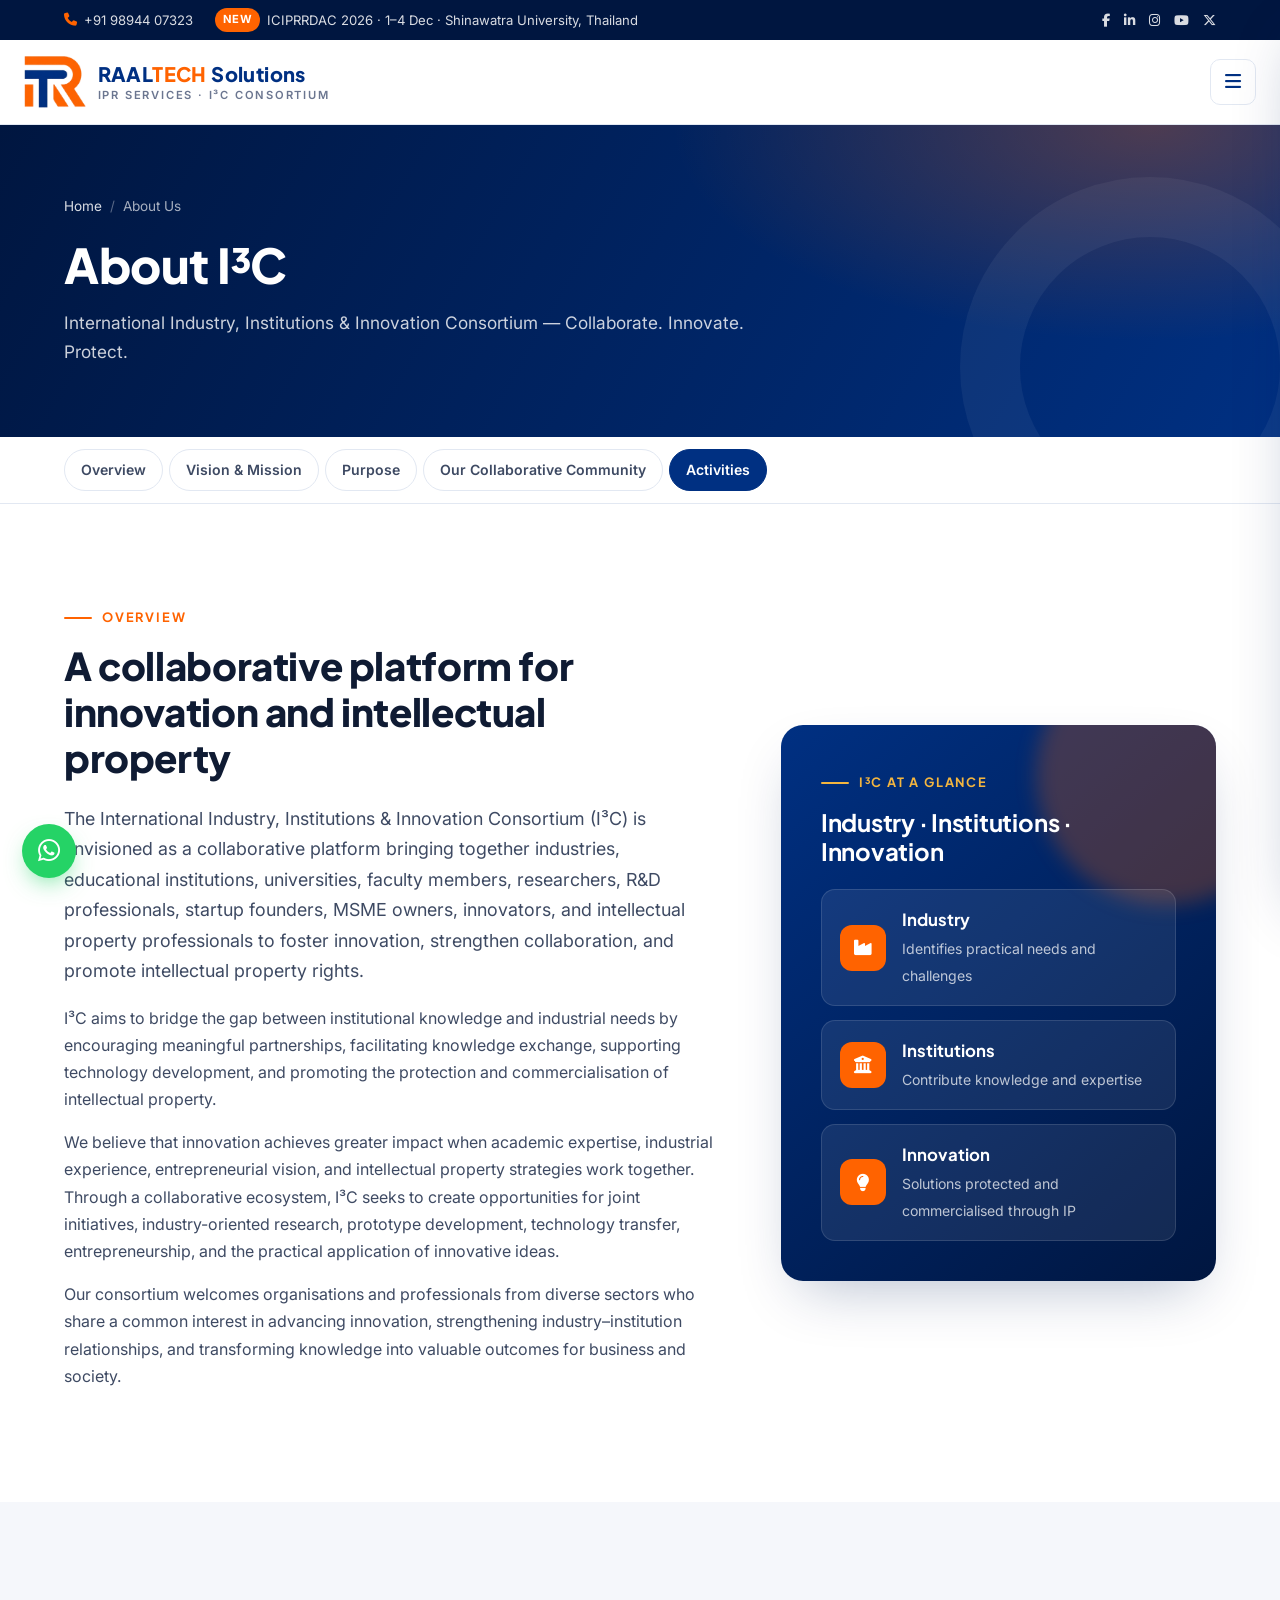
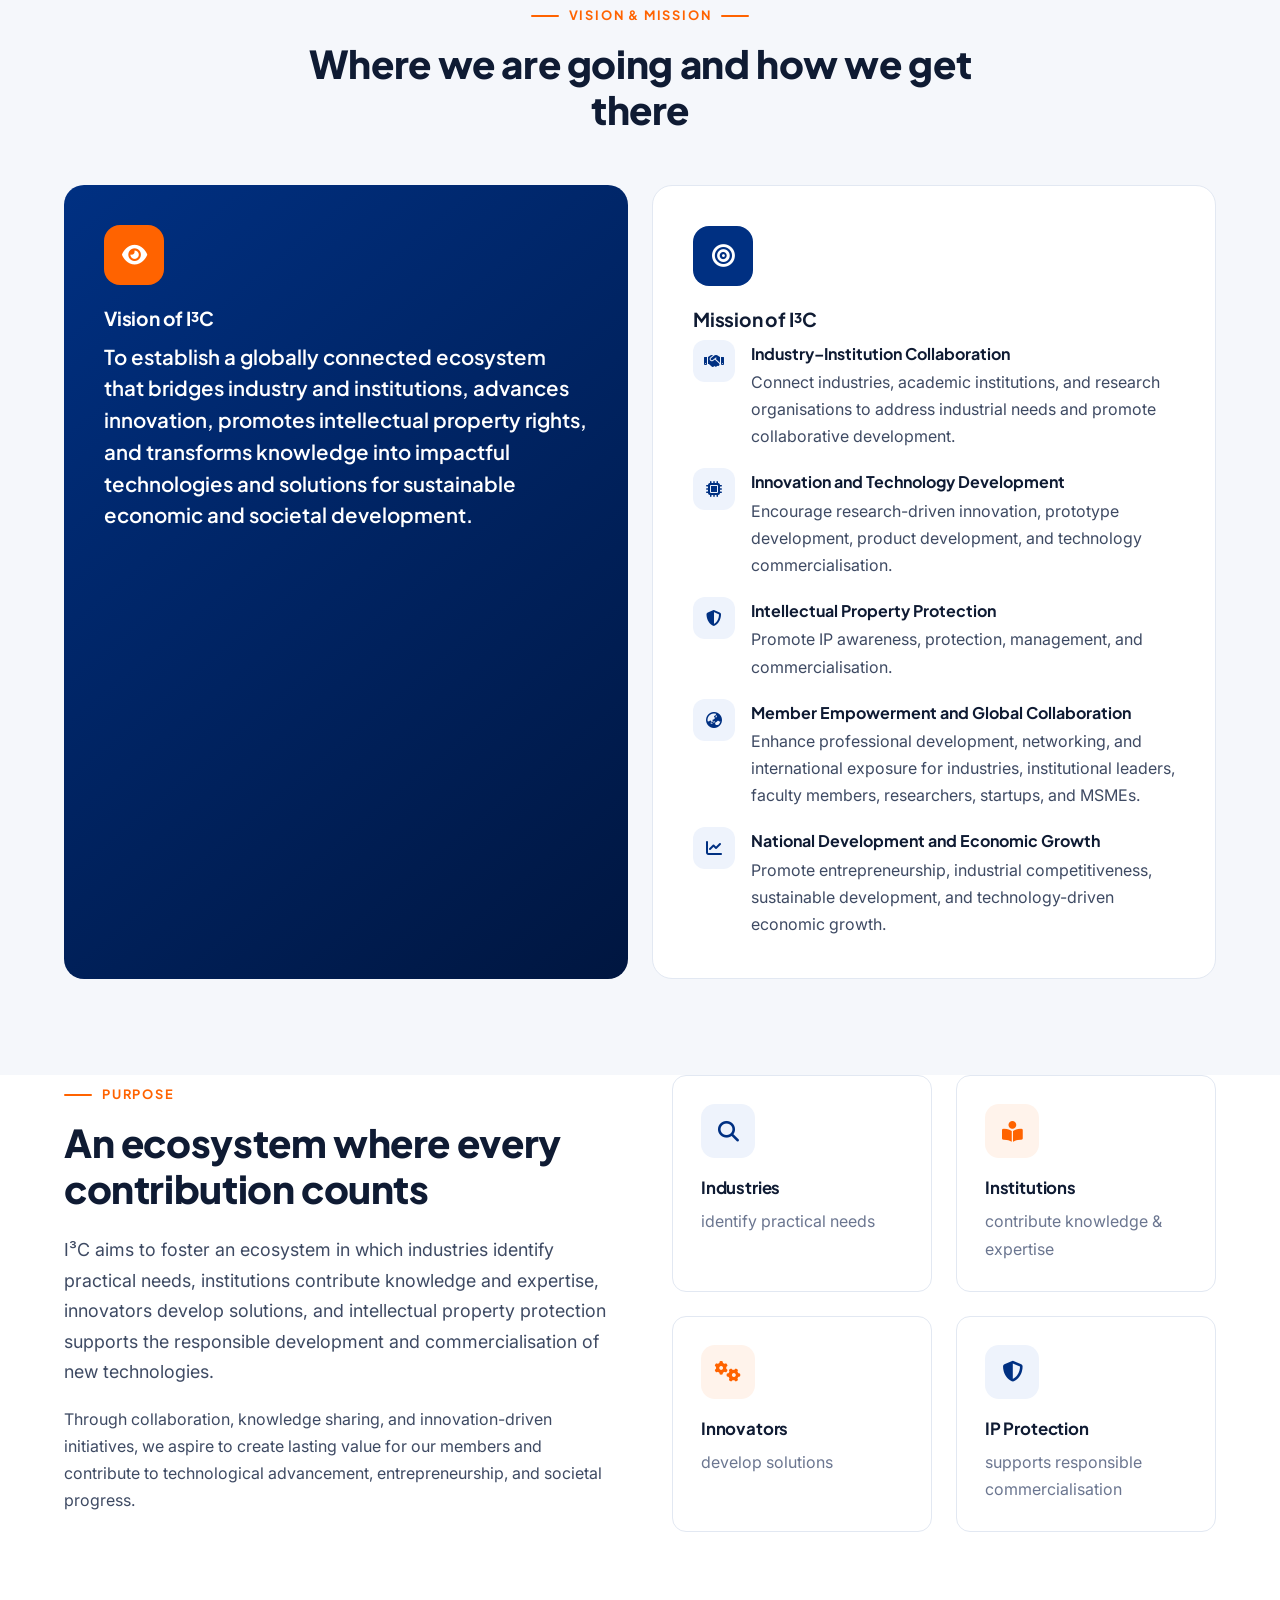
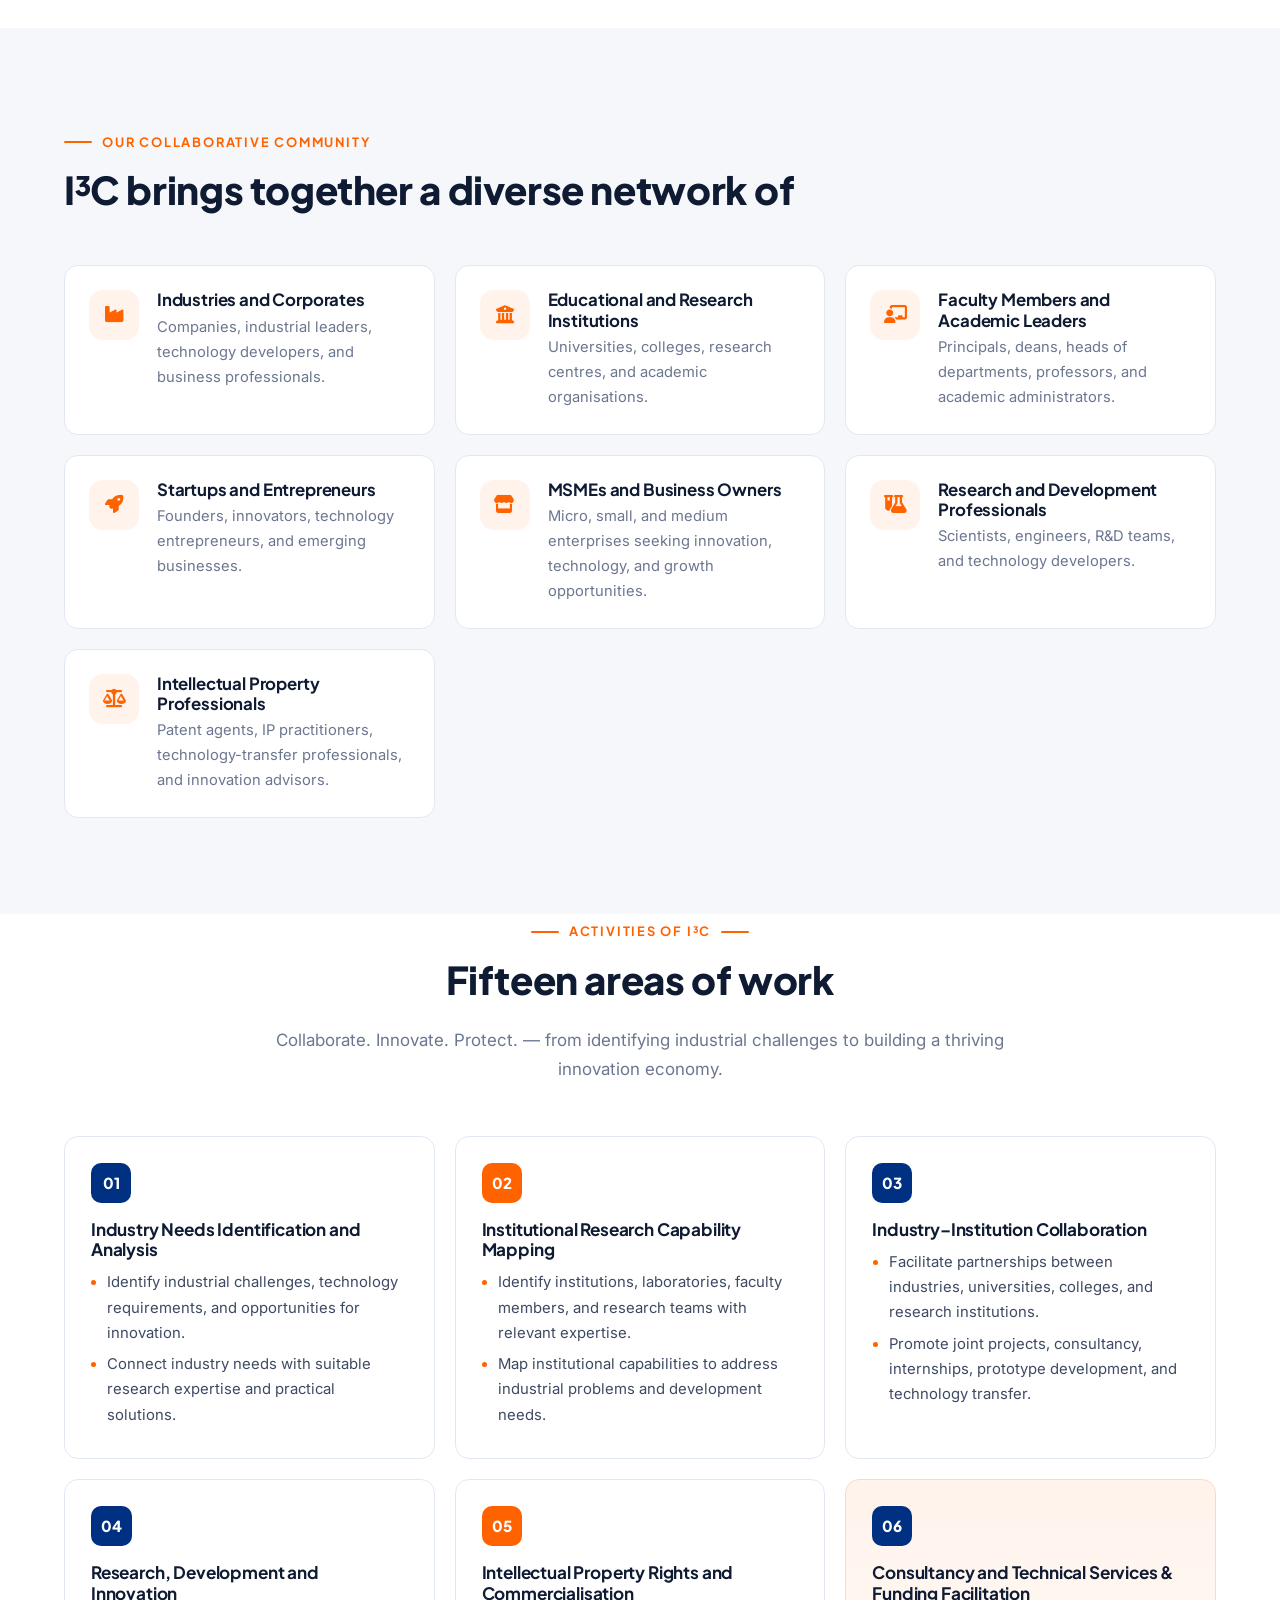
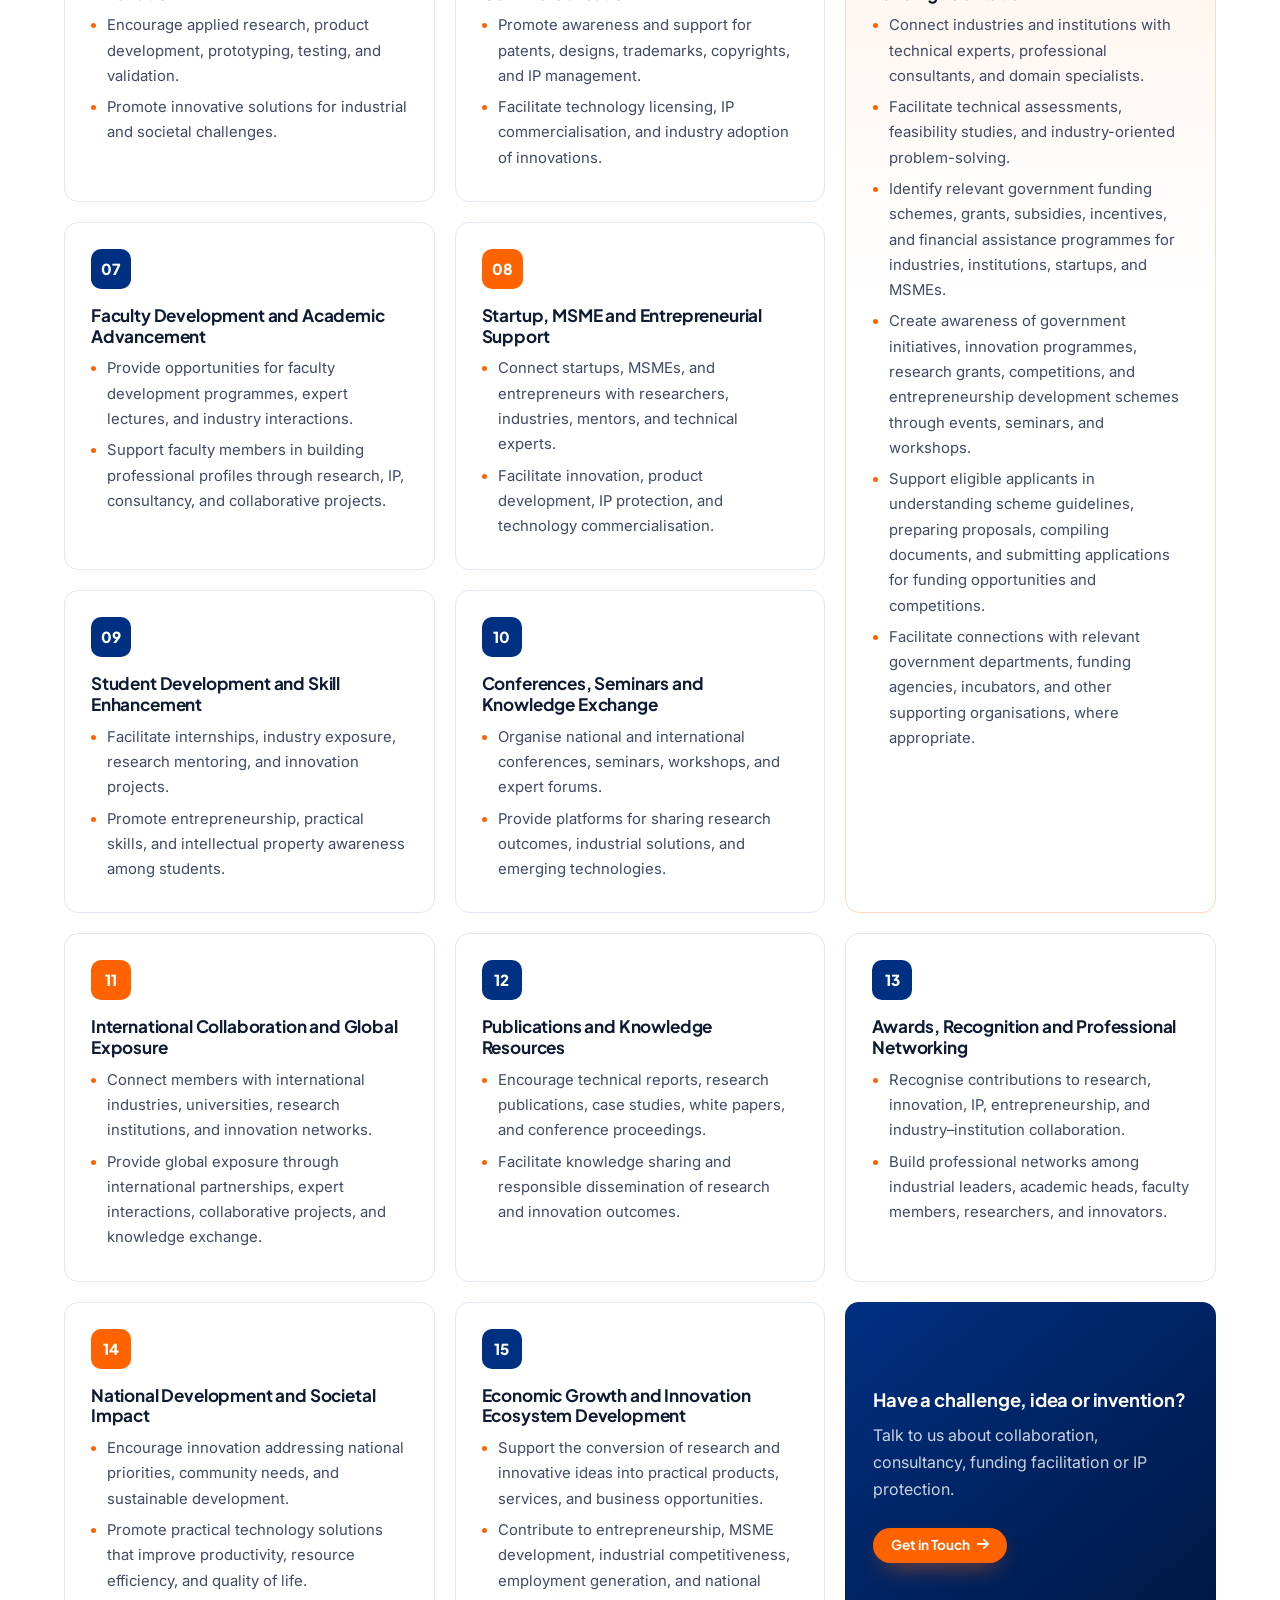
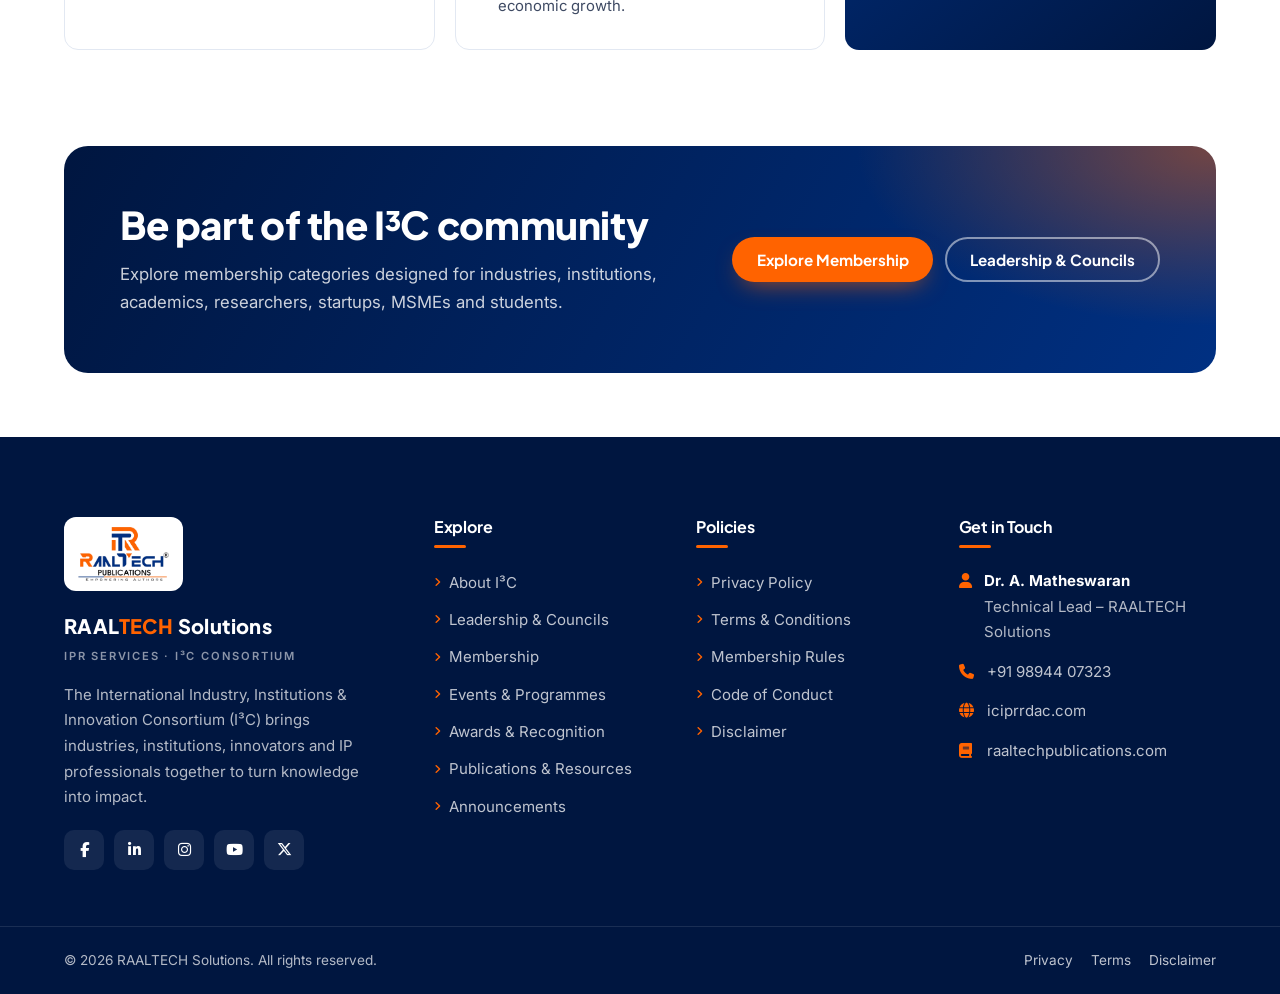
==== about.html @ c5537db1 "first commit" ====
<!doctype html>
<html lang="en">
<head>
  <meta charset="utf-8">
  <meta name="viewport" content="width=device-width, initial-scale=1">
  <title>About Us | RAALTECH Solutions – I³C</title>
  <meta name="description" content="About the International Industry, Institutions & Innovation Consortium (I³C): overview, vision, mission, purpose, community and activities.">
  <meta name="theme-color" content="#003082">
  <link rel="icon" type="image/png" href="assets/img/favicon.png">
  <link rel="preconnect" href="https://fonts.googleapis.com">
  <link rel="preconnect" href="https://fonts.gstatic.com" crossorigin>
  <link href="https://fonts.googleapis.com/css2?family=Inter:wght@400;500;600;700&family=Plus+Jakarta+Sans:wght@600;700;800&display=swap" rel="stylesheet">
  <link rel="stylesheet" href="https://cdnjs.cloudflare.com/ajax/libs/font-awesome/6.5.1/css/all.min.css">
  <link rel="stylesheet" href="assets/css/style.css">
  <script src="assets/js/main.js" defer></script>
</head>
<body data-page="about">
  <div id="site-header"></div>

  <main id="main">
    <section class="page-hero">
      <div class="container">
        <ol class="breadcrumb"><li><a href="index.html">Home</a></li><li>About Us</li></ol>
        <h1>About I³C</h1>
        <p>International Industry, Institutions &amp; Innovation Consortium — Collaborate. Innovate. Protect.</p>
      </div>
    </section>

    <nav class="subnav" aria-label="On this page">
      <div class="container">
        <ul>
          <li><a href="#overview">Overview</a></li>
          <li><a href="#vision-mission">Vision &amp; Mission</a></li>
          <li><a href="#purpose">Purpose</a></li>
          <li><a href="#community">Our Collaborative Community</a></li>
          <li><a href="#activities">Activities</a></li>
        </ul>
      </div>
    </nav>

    <!-- Overview -->
    <section class="section anchor-block" id="overview">
      <div class="container split split-wide">
        <div class="reveal">
          <span class="eyebrow">Overview</span>
          <h2>A collaborative platform for innovation and intellectual property</h2>
          <p class="lead">The International Industry, Institutions &amp; Innovation Consortium (I³C) is envisioned as a collaborative platform bringing together industries, educational institutions, universities, faculty members, researchers, R&amp;D professionals, startup founders, MSME owners, innovators, and intellectual property professionals to foster innovation, strengthen collaboration, and promote intellectual property rights.</p>
          <p>I³C aims to bridge the gap between institutional knowledge and industrial needs by encouraging meaningful partnerships, facilitating knowledge exchange, supporting technology development, and promoting the protection and commercialisation of intellectual property.</p>
          <p>We believe that innovation achieves greater impact when academic expertise, industrial experience, entrepreneurial vision, and intellectual property strategies work together. Through a collaborative ecosystem, I³C seeks to create opportunities for joint initiatives, industry-oriented research, prototype development, technology transfer, entrepreneurship, and the practical application of innovative ideas.</p>
          <p>Our consortium welcomes organisations and professionals from diverse sectors who share a common interest in advancing innovation, strengthening industry–institution relationships, and transforming knowledge into valuable outcomes for business and society.</p>
        </div>
        <div class="reveal">
          <div class="about-panel">
            <span class="eyebrow" style="color:var(--gold)">I³C at a Glance</span>
            <h3>Industry · Institutions · Innovation</h3>
            <div class="triad">
              <div class="triad-item"><i class="fa-solid fa-industry"></i><div><strong>Industry</strong><span>Identifies practical needs and challenges</span></div></div>
              <div class="triad-item"><i class="fa-solid fa-building-columns"></i><div><strong>Institutions</strong><span>Contribute knowledge and expertise</span></div></div>
              <div class="triad-item"><i class="fa-solid fa-lightbulb"></i><div><strong>Innovation</strong><span>Solutions protected and commercialised through IP</span></div></div>
            </div>
          </div>
        </div>
      </div>
    </section>

    <!-- Vision & Mission -->
    <section class="section section-soft anchor-block" id="vision-mission">
      <div class="container">
        <div class="section-head center reveal">
          <span class="eyebrow">Vision &amp; Mission</span>
          <h2>Where we are going and how we get there</h2>
        </div>
        <div class="grid grid-2" style="align-items:stretch">
          <div class="vm-card vision reveal">
            <div class="vm-icon"><i class="fa-solid fa-eye"></i></div>
            <h3>Vision of I³C</h3>
            <p class="quote">To establish a globally connected ecosystem that bridges industry and institutions, advances innovation, promotes intellectual property rights, and transforms knowledge into impactful technologies and solutions for sustainable economic and societal development.</p>
          </div>
          <div class="vm-card card reveal">
            <div class="vm-icon" style="background:var(--navy)"><i class="fa-solid fa-bullseye"></i></div>
            <h3>Mission of I³C</h3>
            <ul class="mission-list">
              <li><span class="mi"><i class="fa-solid fa-handshake"></i></span><div><strong>Industry–Institution Collaboration</strong>Connect industries, academic institutions, and research organisations to address industrial needs and promote collaborative development.</div></li>
              <li><span class="mi"><i class="fa-solid fa-microchip"></i></span><div><strong>Innovation and Technology Development</strong>Encourage research-driven innovation, prototype development, product development, and technology commercialisation.</div></li>
              <li><span class="mi"><i class="fa-solid fa-shield-halved"></i></span><div><strong>Intellectual Property Protection</strong>Promote IP awareness, protection, management, and commercialisation.</div></li>
              <li><span class="mi"><i class="fa-solid fa-earth-asia"></i></span><div><strong>Member Empowerment and Global Collaboration</strong>Enhance professional development, networking, and international exposure for industries, institutional leaders, faculty members, researchers, startups, and MSMEs.</div></li>
              <li><span class="mi"><i class="fa-solid fa-chart-line"></i></span><div><strong>National Development and Economic Growth</strong>Promote entrepreneurship, industrial competitiveness, sustainable development, and technology-driven economic growth.</div></li>
            </ul>
          </div>
        </div>
      </div>
    </section>

    <!-- Purpose -->
    <section class="section anchor-block" id="purpose">
      <div class="container split">
        <div class="reveal">
          <span class="eyebrow">Purpose</span>
          <h2>An ecosystem where every contribution counts</h2>
          <p class="lead">I³C aims to foster an ecosystem in which industries identify practical needs, institutions contribute knowledge and expertise, innovators develop solutions, and intellectual property protection supports the responsible development and commercialisation of new technologies.</p>
          <p>Through collaboration, knowledge sharing, and innovation-driven initiatives, we aspire to create lasting value for our members and contribute to technological advancement, entrepreneurship, and societal progress.</p>
        </div>
        <div class="grid grid-2 reveal">
          <div class="card"><div class="card-icon"><i class="fa-solid fa-magnifying-glass"></i></div><h4>Industries</h4><p class="muted mb-0">identify practical needs</p></div>
          <div class="card"><div class="card-icon orange"><i class="fa-solid fa-book-open-reader"></i></div><h4>Institutions</h4><p class="muted mb-0">contribute knowledge &amp; expertise</p></div>
          <div class="card"><div class="card-icon orange"><i class="fa-solid fa-gears"></i></div><h4>Innovators</h4><p class="muted mb-0">develop solutions</p></div>
          <div class="card"><div class="card-icon"><i class="fa-solid fa-shield-halved"></i></div><h4>IP Protection</h4><p class="muted mb-0">supports responsible commercialisation</p></div>
        </div>
      </div>
    </section>

    <!-- Community -->
    <section class="section section-soft anchor-block" id="community">
      <div class="container">
        <div class="section-head reveal">
          <span class="eyebrow">Our Collaborative Community</span>
          <h2>I³C brings together a diverse network of</h2>
        </div>
        <div class="community-grid">
          <div class="community-item reveal"><i class="fa-solid fa-industry"></i><div><h4>Industries and Corporates</h4><p>Companies, industrial leaders, technology developers, and business professionals.</p></div></div>
          <div class="community-item reveal"><i class="fa-solid fa-building-columns"></i><div><h4>Educational and Research Institutions</h4><p>Universities, colleges, research centres, and academic organisations.</p></div></div>
          <div class="community-item reveal"><i class="fa-solid fa-chalkboard-user"></i><div><h4>Faculty Members and Academic Leaders</h4><p>Principals, deans, heads of departments, professors, and academic administrators.</p></div></div>
          <div class="community-item reveal"><i class="fa-solid fa-rocket"></i><div><h4>Startups and Entrepreneurs</h4><p>Founders, innovators, technology entrepreneurs, and emerging businesses.</p></div></div>
          <div class="community-item reveal"><i class="fa-solid fa-store"></i><div><h4>MSMEs and Business Owners</h4><p>Micro, small, and medium enterprises seeking innovation, technology, and growth opportunities.</p></div></div>
          <div class="community-item reveal"><i class="fa-solid fa-flask-vial"></i><div><h4>Research and Development Professionals</h4><p>Scientists, engineers, R&amp;D teams, and technology developers.</p></div></div>
          <div class="community-item reveal"><i class="fa-solid fa-scale-balanced"></i><div><h4>Intellectual Property Professionals</h4><p>Patent agents, IP practitioners, technology-transfer professionals, and innovation advisors.</p></div></div>
        </div>
      </div>
    </section>

    <!-- Activities -->
    <section class="section anchor-block" id="activities">
      <div class="container">
        <div class="section-head center reveal">
          <span class="eyebrow">Activities of I³C</span>
          <h2>Fifteen areas of work</h2>
          <p>Collaborate. Innovate. Protect. — from identifying industrial challenges to building a thriving innovation economy.</p>
        </div>
        <div class="activity-grid">
          <article class="activity reveal"><span class="act-no">01</span><h3>Industry Needs Identification and Analysis</h3><ul><li>Identify industrial challenges, technology requirements, and opportunities for innovation.</li><li>Connect industry needs with suitable research expertise and practical solutions.</li></ul></article>
          <article class="activity reveal"><span class="act-no">02</span><h3>Institutional Research Capability Mapping</h3><ul><li>Identify institutions, laboratories, faculty members, and research teams with relevant expertise.</li><li>Map institutional capabilities to address industrial problems and development needs.</li></ul></article>
          <article class="activity reveal"><span class="act-no">03</span><h3>Industry–Institution Collaboration</h3><ul><li>Facilitate partnerships between industries, universities, colleges, and research institutions.</li><li>Promote joint projects, consultancy, internships, prototype development, and technology transfer.</li></ul></article>
          <article class="activity reveal"><span class="act-no">04</span><h3>Research, Development and Innovation</h3><ul><li>Encourage applied research, product development, prototyping, testing, and validation.</li><li>Promote innovative solutions for industrial and societal challenges.</li></ul></article>
          <article class="activity reveal"><span class="act-no">05</span><h3>Intellectual Property Rights and Commercialisation</h3><ul><li>Promote awareness and support for patents, designs, trademarks, copyrights, and IP management.</li><li>Facilitate technology licensing, IP commercialisation, and industry adoption of innovations.</li></ul></article>
          <article class="activity tall reveal"><span class="act-no">06</span><h3>Consultancy and Technical Services &amp; Funding Facilitation</h3><ul><li>Connect industries and institutions with technical experts, professional consultants, and domain specialists.</li><li>Facilitate technical assessments, feasibility studies, and industry-oriented problem-solving.</li><li>Identify relevant government funding schemes, grants, subsidies, incentives, and financial assistance programmes for industries, institutions, startups, and MSMEs.</li><li>Create awareness of government initiatives, innovation programmes, research grants, competitions, and entrepreneurship development schemes through events, seminars, and workshops.</li><li>Support eligible applicants in understanding scheme guidelines, preparing proposals, compiling documents, and submitting applications for funding opportunities and competitions.</li><li>Facilitate connections with relevant government departments, funding agencies, incubators, and other supporting organisations, where appropriate.</li></ul></article>
          <article class="activity reveal"><span class="act-no">07</span><h3>Faculty Development and Academic Advancement</h3><ul><li>Provide opportunities for faculty development programmes, expert lectures, and industry interactions.</li><li>Support faculty members in building professional profiles through research, IP, consultancy, and collaborative projects.</li></ul></article>
          <article class="activity reveal"><span class="act-no">08</span><h3>Startup, MSME and Entrepreneurial Support</h3><ul><li>Connect startups, MSMEs, and entrepreneurs with researchers, industries, mentors, and technical experts.</li><li>Facilitate innovation, product development, IP protection, and technology commercialisation.</li></ul></article>
          <article class="activity reveal"><span class="act-no">09</span><h3>Student Development and Skill Enhancement</h3><ul><li>Facilitate internships, industry exposure, research mentoring, and innovation projects.</li><li>Promote entrepreneurship, practical skills, and intellectual property awareness among students.</li></ul></article>
          <article class="activity reveal"><span class="act-no">10</span><h3>Conferences, Seminars and Knowledge Exchange</h3><ul><li>Organise national and international conferences, seminars, workshops, and expert forums.</li><li>Provide platforms for sharing research outcomes, industrial solutions, and emerging technologies.</li></ul></article>
          <article class="activity reveal"><span class="act-no">11</span><h3>International Collaboration and Global Exposure</h3><ul><li>Connect members with international industries, universities, research institutions, and innovation networks.</li><li>Provide global exposure through international partnerships, expert interactions, collaborative projects, and knowledge exchange.</li></ul></article>
          <article class="activity reveal"><span class="act-no">12</span><h3>Publications and Knowledge Resources</h3><ul><li>Encourage technical reports, research publications, case studies, white papers, and conference proceedings.</li><li>Facilitate knowledge sharing and responsible dissemination of research and innovation outcomes.</li></ul></article>
          <article class="activity reveal"><span class="act-no">13</span><h3>Awards, Recognition and Professional Networking</h3><ul><li>Recognise contributions to research, innovation, IP, entrepreneurship, and industry–institution collaboration.</li><li>Build professional networks among industrial leaders, academic heads, faculty members, researchers, and innovators.</li></ul></article>
          <article class="activity reveal"><span class="act-no">14</span><h3>National Development and Societal Impact</h3><ul><li>Encourage innovation addressing national priorities, community needs, and sustainable development.</li><li>Promote practical technology solutions that improve productivity, resource efficiency, and quality of life.</li></ul></article>
          <article class="activity reveal"><span class="act-no">15</span><h3>Economic Growth and Innovation Ecosystem Development</h3><ul><li>Support the conversion of research and innovative ideas into practical products, services, and business opportunities.</li><li>Contribute to entrepreneurship, MSME development, industrial competitiveness, employment generation, and national economic growth.</li></ul></article>
          <div class="activity-cta reveal"><h3>Have a challenge, idea or invention?</h3><p>Talk to us about collaboration, consultancy, funding facilitation or IP protection.</p><a class="btn btn-primary btn-sm" href="contact.html">Get in Touch <i class="fa-solid fa-arrow-right"></i></a></div>
        </div>
      </div>
    </section>

    <section class="section-sm" style="padding-top:0">
      <div class="container">
        <div class="cta-band reveal">
          <div>
            <h2>Be part of the I³C community</h2>
            <p>Explore membership categories designed for industries, institutions, academics, researchers, startups, MSMEs and students.</p>
          </div>
          <div class="actions">
            <a class="btn btn-primary" href="membership.html">Explore Membership</a>
            <a class="btn btn-ghost-light" href="leadership.html">Leadership &amp; Councils</a>
          </div>
        </div>
      </div>
    </section>
  </main>

  <div id="site-footer"></div>
</body>
</html>
---- assets/css/style.css ----
/* =========================================================
   RAALTECH Solutions — I³C (IPR Services)
   Global stylesheet
   ========================================================= */

:root {
  --navy: #003082;
  --navy-700: #00266a;
  --navy-900: #001640;
  --navy-50: #eef3fc;
  --orange: #ff6300;
  --orange-600: #e85a00;
  --orange-50: #fff3eb;
  --gold: #f4b63f;

  --ink: #0f1b33;
  --body: #3e4a63;
  --muted: #6b7690;
  --line: #e2e8f2;
  --bg: #ffffff;
  --bg-soft: #f5f7fb;

  --radius: 14px;
  --radius-sm: 10px;
  --shadow-sm: 0 1px 2px rgba(15, 27, 51, .06), 0 2px 8px rgba(15, 27, 51, .04);
  --shadow: 0 10px 30px -12px rgba(0, 32, 90, .18);
  --shadow-lg: 0 24px 60px -20px rgba(0, 32, 90, .30);

  --font-head: "Plus Jakarta Sans", system-ui, -apple-system, "Segoe UI", sans-serif;
  --font-body: "Inter", system-ui, -apple-system, "Segoe UI", sans-serif;

  --container: 1200px;
  --header-h: 84px;
}

*, *::before, *::after { box-sizing: border-box; }
html { scroll-behavior: smooth; scroll-padding-top: calc(var(--header-h) + 16px); }
body {
  margin: 0;
  font-family: var(--font-body);
  font-size: 16px;
  line-height: 1.7;
  color: var(--body);
  background: var(--bg);
  -webkit-font-smoothing: antialiased;
  text-rendering: optimizeLegibility;
}
img { max-width: 100%; height: auto; display: block; }
a { color: var(--navy); text-decoration: none; transition: color .2s; }
a:hover { color: var(--orange); }
h1, h2, h3, h4, h5 {
  font-family: var(--font-head);
  color: var(--ink);
  line-height: 1.2;
  margin: 0 0 .6em;
  letter-spacing: -.01em;
}
h1 { font-size: clamp(2.1rem, 4.6vw, 3.5rem); font-weight: 800; }
h2 { font-size: clamp(1.7rem, 3vw, 2.4rem); font-weight: 800; }
h3 { font-size: 1.2rem; font-weight: 700; }
h4 { font-size: 1.05rem; font-weight: 700; }
p { margin: 0 0 1em; }
ul { padding-left: 1.2em; }
::selection { background: var(--orange); color: #fff; }

.container { width: 100%; max-width: var(--container); margin: 0 auto; padding: 0 24px; }
.sr-only { position: absolute; width: 1px; height: 1px; overflow: hidden; clip: rect(0 0 0 0); white-space: nowrap; }
.skip-link { position: absolute; left: 16px; top: -60px; background: var(--navy); color: #fff; padding: 10px 16px; border-radius: 8px; z-index: 1000; }
.skip-link:focus { top: 12px; color: #fff; }
:focus-visible { outline: 3px solid var(--orange); outline-offset: 2px; border-radius: 4px; }

/* ---------- Buttons ---------- */
.btn {
  display: inline-flex; align-items: center; justify-content: center; gap: .55em;
  padding: .85em 1.5em; border-radius: 999px; border: 2px solid transparent;
  font-family: var(--font-head); font-weight: 700; font-size: .95rem; line-height: 1;
  cursor: pointer; transition: transform .2s, background .2s, color .2s, box-shadow .2s, border-color .2s;
  white-space: nowrap;
}
.btn:hover { transform: translateY(-2px); }
.btn-primary { background: var(--orange); color: #fff; box-shadow: 0 10px 24px -10px rgba(255, 99, 0, .7); }
.btn-primary:hover { background: var(--orange-600); color: #fff; }
.btn-navy { background: var(--navy); color: #fff; }
.btn-navy:hover { background: var(--navy-700); color: #fff; }
.btn-outline { border-color: var(--navy); color: var(--navy); background: transparent; }
.btn-outline:hover { background: var(--navy); color: #fff; }
.btn-ghost-light { border-color: rgba(255,255,255,.5); color: #fff; }
.btn-ghost-light:hover { background: #fff; color: var(--navy); border-color: #fff; }
.btn-sm { padding: .65em 1.15em; font-size: .85rem; }
.btn-block { width: 100%; }

/* ---------- Top bar ---------- */
.topbar { background: var(--navy-900); color: rgba(255,255,255,.8); font-size: .82rem; }
.topbar .container { display: flex; align-items: center; justify-content: space-between; gap: 16px; min-height: 40px; }
.topbar a { color: rgba(255,255,255,.85); }
.topbar a:hover { color: var(--orange); }
.topbar-info { display: flex; gap: 22px; flex-wrap: wrap; }
.topbar-info span, .topbar-info a { display: inline-flex; align-items: center; gap: 7px; }
.topbar-info i { color: var(--orange); }
.topbar-social { display: flex; gap: 14px; }
.topbar-ticker { display: inline-flex; align-items: center; gap: 8px; }
.topbar-ticker .pill { background: var(--orange); color: #fff; padding: 2px 8px; border-radius: 999px; font-weight: 700; font-size: .7rem; letter-spacing: .04em; }

/* ---------- Header ---------- */
.site-header {
  position: sticky; top: 0; z-index: 100;
  border-bottom: 1px solid var(--line);
  transition: box-shadow .25s;
}
/* Blur lives on a pseudo-element so the header doesn't become the containing block for the fixed mobile menu */
.site-header::before {
  content: ""; position: absolute; inset: 0; z-index: -1;
  background: rgba(255,255,255,.96); backdrop-filter: saturate(160%) blur(10px); -webkit-backdrop-filter: saturate(160%) blur(10px);
}
.site-header.scrolled { box-shadow: 0 6px 24px -12px rgba(0, 32, 90, .25); }
.site-header .container { max-width: 1440px; display: flex; align-items: center; justify-content: space-between; height: var(--header-h); gap: 20px; }

.brand { display: flex; align-items: center; gap: 12px; flex-shrink: 0; }
.brand img { height: 52px; width: auto; }
.brand-text { display: flex; flex-direction: column; line-height: 1.1; }
.brand-name { font-family: var(--font-head); font-weight: 800; font-size: 1.25rem; letter-spacing: .02em; color: var(--navy); }
.brand-name b { color: var(--orange); font-weight: 800; }
.brand-sub { font-size: .7rem; letter-spacing: .16em; text-transform: uppercase; color: var(--muted); font-weight: 600; margin-top: 4px; }

.nav { display: flex; align-items: center; gap: 4px; }
.nav > ul { list-style: none; display: flex; align-items: center; gap: 2px; margin: 0; padding: 0; }
.nav-item { position: relative; }
.nav-link {
  display: inline-flex; align-items: center; gap: 6px;
  padding: 10px 10px; border-radius: 8px; white-space: nowrap;
  font-family: var(--font-head); font-weight: 600; font-size: .88rem; color: var(--ink);
  background: none; border: 0; cursor: pointer;
}
.nav-link .fa-chevron-down { font-size: .6rem; opacity: .6; transition: transform .2s; }
.nav-link:hover, .nav-item:hover > .nav-link, .nav-item:focus-within > .nav-link { color: var(--navy); background: var(--navy-50); }
.nav-item:hover > .nav-link .fa-chevron-down { transform: rotate(180deg); }
.nav-link.active { color: var(--navy); }
.nav-link.active::after {
  content: ""; position: absolute; left: 12px; right: 12px; bottom: 2px; height: 2px; background: var(--orange); border-radius: 2px;
}
.nav-link .badge-new { background: var(--orange); color: #fff; font-size: .6rem; padding: 2px 6px; border-radius: 999px; letter-spacing: .04em; }

.dropdown {
  position: absolute; top: calc(100% + 8px); left: 0; min-width: 270px;
  background: #fff; border: 1px solid var(--line); border-radius: var(--radius);
  box-shadow: var(--shadow-lg); padding: 10px; list-style: none; margin: 0;
  opacity: 0; visibility: hidden; transform: translateY(8px); transition: all .2s;
}
.dropdown::before { content: ""; position: absolute; top: -10px; left: 0; right: 0; height: 10px; }
.nav-item:hover > .dropdown, .nav-item:focus-within > .dropdown { opacity: 1; visibility: visible; transform: translateY(0); }
.dropdown a {
  display: flex; align-items: center; gap: 10px; padding: 9px 12px; border-radius: 8px;
  font-size: .9rem; color: var(--body); font-weight: 500;
}
.dropdown a i { color: var(--orange); width: 16px; text-align: center; font-size: .85rem; }
.dropdown a:hover { background: var(--navy-50); color: var(--navy); }

.nav-cta { margin-left: 10px; }
.nav-toggle {
  display: none; width: 46px; height: 46px; border-radius: 10px; border: 1px solid var(--line);
  background: #fff; cursor: pointer; align-items: center; justify-content: center; font-size: 1.15rem; color: var(--navy);
}

@media (max-width: 1440px) and (min-width: 1301px) { .nav-cta { display: none; } }
@media (max-width: 1300px) {
  .nav-toggle { display: inline-flex; }
  .nav {
    position: fixed; inset: 0 0 0 auto; width: min(380px, 88vw); background: #fff;
    flex-direction: column; align-items: stretch; padding: 90px 20px 30px; overflow-y: auto;
    transform: translateX(100%); transition: transform .3s ease; box-shadow: var(--shadow-lg); z-index: 120;
  }
  .nav.open { transform: none; }
  .nav > ul { flex-direction: column; align-items: stretch; gap: 0; }
  .nav-link { width: 100%; justify-content: space-between; padding: 14px 12px; font-size: 1rem; border-bottom: 1px solid var(--line); border-radius: 0; }
  .nav-link.active::after { display: none; }
  .nav-link.active { color: var(--orange); }
  .dropdown {
    position: static; opacity: 1; visibility: visible; transform: none; box-shadow: none; border: 0;
    padding: 4px 0 8px 10px; display: none; min-width: 0;
  }
  .nav-item.open > .dropdown { display: block; }
  .nav-item:hover > .nav-link .fa-chevron-down { transform: none; }
  .nav-item.open > .nav-link .fa-chevron-down { transform: rotate(180deg); }
  .nav-cta { margin: 20px 0 0; }
  .nav-close { position: absolute; top: 22px; right: 20px; }
  .nav-overlay { position: fixed; inset: 0; background: rgba(0, 22, 64, .5); z-index: 99; opacity: 0; visibility: hidden; transition: .3s; }
  .nav-overlay.show { opacity: 1; visibility: visible; }
}
@media (min-width: 1301px) { .nav-close, .nav-overlay { display: none; } }
@media (max-width: 760px) {
  .topbar-social, .topbar-info .hide-sm { display: none; }
  .brand img { height: 42px; }
  .brand-name { font-size: 1.1rem; }
  .brand-sub { font-size: .6rem; letter-spacing: .1em; }
  :root { --header-h: 72px; }
}

/* ---------- Hero (home) ---------- */
.hero {
  position: relative; overflow: hidden; color: #fff;
  background:
    radial-gradient(1200px 500px at 85% -10%, rgba(255, 99, 0, .28), transparent 60%),
    radial-gradient(900px 600px at -10% 110%, rgba(56, 120, 255, .35), transparent 60%),
    linear-gradient(135deg, var(--navy-900) 0%, var(--navy) 100%);
}
.hero::before {
  content: ""; position: absolute; inset: 0; opacity: .12;
  background-image: linear-gradient(rgba(255,255,255,.4) 1px, transparent 1px), linear-gradient(90deg, rgba(255,255,255,.4) 1px, transparent 1px);
  background-size: 48px 48px;
  mask-image: radial-gradient(ellipse at 70% 40%, #000 20%, transparent 70%);
}
.hero .container { position: relative; z-index: 1; display: grid; grid-template-columns: 1.15fr .85fr; gap: 56px; align-items: center; padding-top: 96px; padding-bottom: 110px; }
.hero h1 { color: #fff; margin-bottom: .35em; }
.hero h1 .accent { color: var(--orange); }
.hero-eyebrow {
  display: inline-flex; align-items: center; gap: 10px; padding: 7px 14px 7px 8px; border-radius: 999px;
  background: rgba(255,255,255,.1); border: 1px solid rgba(255,255,255,.18); font-size: .85rem; font-weight: 600; margin-bottom: 22px;
}
.hero-eyebrow .dot { background: var(--orange); color: #fff; border-radius: 999px; padding: 3px 10px; font-size: .72rem; letter-spacing: .05em; }
.hero-tagline { font-family: var(--font-head); font-size: clamp(1.1rem, 2vw, 1.4rem); font-weight: 700; color: var(--gold); letter-spacing: .02em; margin-bottom: 18px; }
.hero-lead { font-size: 1.08rem; color: rgba(255,255,255,.82); max-width: 620px; margin-bottom: 32px; }
.hero-actions { display: flex; gap: 14px; flex-wrap: wrap; }
.hero-pillars { display: flex; flex-wrap: wrap; gap: 10px 26px; margin-top: 40px; padding-top: 28px; border-top: 1px solid rgba(255,255,255,.15); }
.hero-pillars span { display: inline-flex; align-items: center; gap: 9px; font-size: .92rem; font-weight: 600; color: rgba(255,255,255,.9); }
.hero-pillars i { color: var(--orange); }

.hero-card {
  position: relative; background: #fff; color: var(--body); border-radius: 20px; padding: 26px;
  box-shadow: 0 40px 80px -30px rgba(0,0,0,.5);
}
.hero-card::before {
  content: ""; position: absolute; inset: -10px; border-radius: 26px; z-index: -1;
  background: linear-gradient(135deg, rgba(255,99,0,.6), rgba(255,255,255,.05));
}
.hero-card .tag { display: inline-flex; align-items: center; gap: 8px; color: var(--orange); font-weight: 700; font-size: .78rem; letter-spacing: .1em; text-transform: uppercase; margin-bottom: 12px; }
.hero-card h3 { font-size: 1.3rem; margin-bottom: 6px; }
.hero-card .sub { color: var(--muted); font-size: .92rem; margin-bottom: 18px; }
.hero-card .meta { display: grid; gap: 12px; margin: 0 0 22px; padding: 0; list-style: none; }
.hero-card .meta li { display: flex; gap: 12px; align-items: flex-start; font-size: .92rem; }
.hero-card .meta i { width: 34px; height: 34px; flex-shrink: 0; display: grid; place-items: center; border-radius: 9px; background: var(--navy-50); color: var(--navy); font-size: .9rem; }
.hero-card .meta strong { display: block; color: var(--ink); font-family: var(--font-head); }
.hero-card .price { display: flex; align-items: baseline; gap: 8px; padding: 14px 16px; background: var(--orange-50); border-radius: 12px; margin-bottom: 18px; }
.hero-card .price b { font-family: var(--font-head); font-size: 1.6rem; color: var(--orange); }
.hero-card .price span { font-size: .85rem; color: var(--muted); font-weight: 600; }

@media (max-width: 960px) {
  .hero .container { grid-template-columns: 1fr; padding-top: 64px; padding-bottom: 80px; gap: 44px; }
}

/* ---------- Page hero (inner pages) ---------- */
.page-hero {
  position: relative; color: #fff; overflow: hidden;
  background:
    radial-gradient(800px 360px at 90% 0%, rgba(255, 99, 0, .3), transparent 60%),
    linear-gradient(120deg, var(--navy-900), var(--navy));
}
.page-hero::after {
  content: ""; position: absolute; right: -60px; bottom: -120px; width: 380px; height: 380px; border-radius: 50%;
  border: 60px solid rgba(255,255,255,.05);
}
.page-hero .container { position: relative; z-index: 1; padding-top: 70px; padding-bottom: 70px; }
.page-hero h1 { color: #fff; font-size: clamp(2rem, 4vw, 3rem); margin-bottom: .3em; }
.page-hero p { color: rgba(255,255,255,.8); max-width: 720px; font-size: 1.08rem; margin: 0; }
.breadcrumb { display: flex; flex-wrap: wrap; gap: 8px; list-style: none; padding: 0; margin: 0 0 18px; font-size: .85rem; }
.breadcrumb li { color: rgba(255,255,255,.65); }
.breadcrumb li + li::before { content: "/"; margin-right: 8px; color: rgba(255,255,255,.35); }
.breadcrumb a { color: rgba(255,255,255,.85); }
.breadcrumb a:hover { color: var(--orange); }

/* ---------- Sub navigation (in-page) ---------- */
.subnav { position: sticky; top: var(--header-h); z-index: 50; background: #fff; border-bottom: 1px solid var(--line); }
.subnav ul { display: flex; gap: 6px; list-style: none; margin: 0; padding: 12px 0; overflow-x: auto; scrollbar-width: none; }
.subnav ul::-webkit-scrollbar { display: none; }
.subnav a { display: block; padding: 8px 16px; border-radius: 999px; font-size: .88rem; font-weight: 600; color: var(--body); white-space: nowrap; border: 1px solid var(--line); }
.subnav a:hover, .subnav a.active { background: var(--navy); color: #fff; border-color: var(--navy); }

/* ---------- Sections ---------- */
.section { padding: 96px 0; }
.section-sm { padding: 64px 0; }
.section-soft { background: var(--bg-soft); }
.section-navy { background: linear-gradient(135deg, var(--navy-900), var(--navy)); color: rgba(255,255,255,.85); }
.section-navy h2, .section-navy h3, .section-navy h4 { color: #fff; }
.section + .section:not(.section-soft):not(.section-navy) { padding-top: 0; }
.section-soft + .section-soft { padding-top: 0; }

.eyebrow {
  display: inline-flex; align-items: center; gap: 10px; color: var(--orange);
  font-family: var(--font-head); font-weight: 700; font-size: .8rem; letter-spacing: .14em; text-transform: uppercase; margin-bottom: 14px;
}
.eyebrow::before { content: ""; width: 28px; height: 2px; background: currentColor; border-radius: 2px; }
.section-head { max-width: 760px; margin-bottom: 52px; }
.section-head.center { margin-left: auto; margin-right: auto; text-align: center; }
.section-head.center .eyebrow::after { content: ""; width: 28px; height: 2px; background: currentColor; border-radius: 2px; }
.section-head p { font-size: 1.06rem; color: var(--muted); }
.section-navy .section-head p { color: rgba(255,255,255,.75); }
.lead { font-size: 1.12rem; color: var(--body); }

/* ---------- Grids ---------- */
.grid { display: grid; gap: 24px; }
.grid-2 { grid-template-columns: repeat(2, 1fr); }
.grid-3 { grid-template-columns: repeat(3, 1fr); }
.grid-4 { grid-template-columns: repeat(4, 1fr); }
.split { display: grid; grid-template-columns: 1fr 1fr; gap: 64px; align-items: center; }
.split-wide { grid-template-columns: 1.2fr .8fr; }
@media (max-width: 1024px) { .grid-4 { grid-template-columns: repeat(2, 1fr); } .grid-3 { grid-template-columns: repeat(2, 1fr); } }
@media (max-width: 860px) { .split, .split-wide { grid-template-columns: 1fr; gap: 40px; } }
@media (max-width: 640px) { .grid-2, .grid-3, .grid-4 { grid-template-columns: 1fr; } .section { padding: 72px 0; } }

/* ---------- Cards ---------- */
.card {
  position: relative; background: #fff; border: 1px solid var(--line); border-radius: var(--radius);
  padding: 28px; transition: transform .25s, box-shadow .25s, border-color .25s;
}
.card:hover { transform: translateY(-4px); box-shadow: var(--shadow); border-color: transparent; }
.card h3 { margin-bottom: .45em; }
.card p:last-child, .card ul:last-child { margin-bottom: 0; }
.card-icon {
  width: 54px; height: 54px; border-radius: 14px; display: grid; place-items: center; font-size: 1.3rem;
  background: var(--navy-50); color: var(--navy); margin-bottom: 20px; transition: .25s;
}
.card:hover .card-icon { background: var(--navy); color: #fff; }
.card-icon.orange { background: var(--orange-50); color: var(--orange); }
.card:hover .card-icon.orange { background: var(--orange); color: #fff; }
.card .num {
  position: absolute; top: 22px; right: 24px; font-family: var(--font-head); font-weight: 800; font-size: 2.2rem;
  color: var(--navy-50); line-height: 1;
}
.card-link { display: inline-flex; align-items: center; gap: 8px; margin-top: 14px; font-weight: 700; font-family: var(--font-head); font-size: .9rem; }
.card-link i { transition: transform .2s; }
.card-link:hover i { transform: translateX(4px); }
.card-accent { border-top: 4px solid var(--orange); }

.check-list { list-style: none; padding: 0; margin: 0; display: grid; gap: 10px; }
.check-list li { position: relative; padding-left: 30px; }
.check-list li::before {
  content: "\f00c"; font-family: "Font Awesome 6 Free"; font-weight: 900; font-size: .7rem;
  position: absolute; left: 0; top: .35em; width: 19px; height: 19px; border-radius: 50%;
  background: var(--orange-50); color: var(--orange); display: grid; place-items: center;
}
.section-navy .check-list li::before { background: rgba(255,99,0,.2); }

/* ---------- Feature / about blocks ---------- */
.about-visual { position: relative; }
.about-panel {
  position: relative; border-radius: 22px; padding: 40px; color: #fff; overflow: hidden;
  background: linear-gradient(140deg, var(--navy), var(--navy-900));
  box-shadow: var(--shadow-lg);
}
.about-panel::after { content: ""; position: absolute; width: 260px; height: 260px; border-radius: 50%; right: -80px; top: -80px; background: rgba(255,99,0,.25); filter: blur(10px); }
.about-panel h3 { color: #fff; font-size: 1.5rem; position: relative; z-index: 1; }
.about-panel .triad { position: relative; z-index: 1; display: grid; gap: 14px; margin-top: 24px; }
.triad-item { display: flex; gap: 16px; align-items: center; padding: 16px 18px; border-radius: 14px; background: rgba(255,255,255,.08); border: 1px solid rgba(255,255,255,.12); }
.triad-item i { width: 46px; height: 46px; border-radius: 12px; display: grid; place-items: center; background: var(--orange); color: #fff; font-size: 1.1rem; flex-shrink: 0; }
.triad-item strong { display: block; color: #fff; font-family: var(--font-head); font-size: 1.05rem; }
.triad-item span { font-size: .88rem; color: rgba(255,255,255,.72); }

.stat-strip { display: grid; grid-template-columns: repeat(4, 1fr); gap: 1px; background: var(--line); border-radius: var(--radius); overflow: hidden; border: 1px solid var(--line); }
.stat-strip > div { background: #fff; padding: 26px 22px; }
.stat-strip b { display: block; font-family: var(--font-head); font-size: 2rem; color: var(--navy); line-height: 1.1; }
.stat-strip span { font-size: .9rem; color: var(--muted); }
@media (max-width: 860px) { .stat-strip { grid-template-columns: repeat(2, 1fr); } }

/* Vision & mission */
.vm-card { padding: 40px; border-radius: 20px; height: 100%; }
.vm-card.vision { background: linear-gradient(140deg, var(--navy), var(--navy-900)); color: rgba(255,255,255,.85); }
.vm-card.vision h3 { color: #fff; }
.vm-card.vision .quote { font-family: var(--font-head); font-size: 1.28rem; line-height: 1.55; color: #fff; font-weight: 600; }
.vm-card .vm-icon { width: 60px; height: 60px; border-radius: 16px; display: grid; place-items: center; font-size: 1.4rem; background: var(--orange); color: #fff; margin-bottom: 22px; }
.mission-list { list-style: none; padding: 0; margin: 0; display: grid; gap: 18px; }
.mission-list li { display: flex; gap: 16px; }
.mission-list .mi { width: 42px; height: 42px; border-radius: 12px; flex-shrink: 0; display: grid; place-items: center; background: var(--navy-50); color: var(--navy); }
.mission-list strong { display: block; font-family: var(--font-head); color: var(--ink); margin-bottom: 2px; }

/* Activities */
.activity-grid { display: grid; grid-template-columns: repeat(3, 1fr); gap: 20px; counter-reset: act; }
@media (max-width: 1024px) { .activity-grid { grid-template-columns: repeat(2, 1fr); } }
@media (max-width: 640px) { .activity-grid { grid-template-columns: 1fr; } }
.activity {
  background: #fff; border: 1px solid var(--line); border-radius: var(--radius); padding: 26px 26px 24px; position: relative;
  transition: .25s;
}
.activity:hover { box-shadow: var(--shadow); transform: translateY(-3px); border-color: transparent; }
.activity .act-no {
  display: inline-grid; place-items: center; min-width: 40px; height: 40px; padding: 0 10px; border-radius: 10px; margin-bottom: 16px;
  background: var(--navy); color: #fff; font-family: var(--font-head); font-weight: 800; font-size: .95rem;
}
.activity:nth-child(3n+2) .act-no { background: var(--orange); }
.activity h3 { font-size: 1.07rem; }
.activity ul { margin: 0; padding-left: 1.1em; font-size: .93rem; }
.activity li { margin-bottom: 6px; }
.activity li::marker { color: var(--orange); }
@media (min-width: 1025px) { .activity.tall { grid-row: span 3; } }
.activity.tall { background: linear-gradient(180deg, var(--orange-50), #fff 40%); border-color: #ffd9bf; }
.activity-cta { display: flex; flex-direction: column; justify-content: center; padding: 28px; border-radius: var(--radius); color: rgba(255,255,255,.8); background: linear-gradient(140deg, var(--navy), var(--navy-900)); }
.activity-cta h3 { color: #fff; font-size: 1.15rem; }
.activity-cta .btn { align-self: flex-start; margin-top: 8px; }

/* Community chips */
.community-grid { display: grid; grid-template-columns: repeat(auto-fit, minmax(300px, 1fr)); gap: 20px; }
.community-item { display: flex; gap: 18px; padding: 24px; border-radius: var(--radius); background: #fff; border: 1px solid var(--line); transition: .25s; }
.community-item:hover { border-color: var(--orange); box-shadow: var(--shadow-sm); }
.community-item i { width: 50px; height: 50px; border-radius: 14px; flex-shrink: 0; display: grid; place-items: center; background: var(--orange-50); color: var(--orange); font-size: 1.15rem; }
.community-item h4 { margin-bottom: 4px; }
.community-item p { margin: 0; font-size: .92rem; color: var(--muted); }

/* ---------- Tables ---------- */
.table-wrap { overflow-x: auto; border-radius: var(--radius); border: 1px solid var(--line); background: #fff; box-shadow: var(--shadow-sm); }
table { width: 100%; border-collapse: collapse; min-width: 560px; }
th, td { padding: 16px 22px; text-align: left; border-bottom: 1px solid var(--line); }
thead th { background: var(--navy); color: #fff; font-family: var(--font-head); font-weight: 700; font-size: .9rem; letter-spacing: .02em; }
tbody tr:nth-child(even) { background: var(--bg-soft); }
tbody tr:hover { background: var(--orange-50); }
tbody tr:last-child td { border-bottom: 0; }
td.fee { font-family: var(--font-head); font-weight: 700; color: var(--navy); white-space: nowrap; }
td.fee .inr { color: var(--orange); }

/* ---------- Notes / callouts ---------- */
.note {
  display: flex; gap: 16px; padding: 20px 24px; border-radius: var(--radius); background: var(--orange-50);
  border-left: 4px solid var(--orange); color: var(--body); font-size: .95rem;
}
.note i { color: var(--orange); font-size: 1.2rem; margin-top: 3px; }
.note p:last-child { margin: 0; }
.note.navy { background: var(--navy-50); border-left-color: var(--navy); }
.note.navy i { color: var(--navy); }

/* ---------- Awards ---------- */
.award-card { display: flex; align-items: center; gap: 18px; padding: 22px 24px; border-radius: var(--radius); border: 1px solid var(--line); background: #fff; transition: .25s; }
.award-card:hover { box-shadow: var(--shadow); transform: translateY(-3px); border-color: transparent; }
.award-card .medal { width: 56px; height: 56px; flex-shrink: 0; border-radius: 50%; display: grid; place-items: center; font-size: 1.3rem; color: #fff; background: linear-gradient(140deg, var(--gold), var(--orange)); box-shadow: 0 8px 18px -8px rgba(255,99,0,.7); }
.award-card h4 { margin: 0; font-size: 1rem; }
.award-card.featured { grid-column: 1 / -1; background: linear-gradient(120deg, var(--navy-900), var(--navy)); border: 0; }
.award-card.featured h4 { color: #fff; font-size: 1.15rem; }
.award-card.featured small { color: rgba(255,255,255,.7); }

.steps { display: grid; grid-template-columns: repeat(4, 1fr); gap: 20px; counter-reset: step; }
@media (max-width: 960px) { .steps { grid-template-columns: repeat(2, 1fr); } }
@media (max-width: 560px) { .steps { grid-template-columns: 1fr; } }
.step { position: relative; padding: 28px 24px; border-radius: var(--radius); background: #fff; border: 1px solid var(--line); }
.step::before {
  counter-increment: step; content: counter(step, decimal-leading-zero);
  font-family: var(--font-head); font-weight: 800; font-size: 1.1rem; color: var(--orange);
  display: inline-block; margin-bottom: 12px; padding: 4px 12px; border-radius: 999px; background: var(--orange-50);
}
.step p { margin: 0; font-size: .95rem; }

.eligibility { display: grid; gap: 14px; }
.elig-row { display: grid; grid-template-columns: 260px 1fr; gap: 24px; padding: 20px 24px; border-radius: var(--radius-sm); background: #fff; border: 1px solid var(--line); align-items: start; }
.elig-row h4 { margin: 0; display: flex; gap: 12px; align-items: center; color: var(--navy); }
.elig-row h4 i { color: var(--orange); }
.elig-row p { margin: 0; font-size: .95rem; }
@media (max-width: 760px) { .elig-row { grid-template-columns: 1fr; gap: 8px; } }

/* ---------- Empty / coming soon ---------- */
.placeholder {
  text-align: center; padding: 48px 28px; border-radius: var(--radius); border: 2px dashed var(--line); background: #fff;
}
.placeholder i { font-size: 2rem; color: var(--orange); margin-bottom: 14px; display: block; }
.placeholder h4 { margin-bottom: 6px; }
.placeholder p { color: var(--muted); margin: 0 auto; max-width: 480px; font-size: .95rem; }

/* ---------- Council ---------- */
.council-card { display: flex; flex-direction: column; }
.council-card .card-icon { margin-bottom: 18px; }
.council-card .roles { margin-top: auto; padding-top: 16px; border-top: 1px dashed var(--line); font-size: .85rem; color: var(--muted); display: flex; align-items: center; gap: 8px; }
.council-card .roles i { color: var(--orange); }

.person-card { text-align: center; padding: 32px 24px; }
.avatar {
  width: 96px; height: 96px; margin: 0 auto 16px; border-radius: 50%; display: grid; place-items: center;
  background: linear-gradient(140deg, var(--navy), var(--navy-900)); color: #fff; font-family: var(--font-head); font-weight: 800; font-size: 1.6rem;
  box-shadow: 0 0 0 5px #fff, 0 0 0 7px var(--orange-50);
}
.avatar.muted { background: var(--bg-soft); color: var(--muted); }
.person-card .role { color: var(--orange); font-weight: 700; font-size: .85rem; font-family: var(--font-head); }
.person-card .org { color: var(--muted); font-size: .9rem; }

/* ---------- Forms ---------- */
.form-card { background: #fff; border-radius: 20px; padding: 36px; box-shadow: var(--shadow); border: 1px solid var(--line); }
.form-grid { display: grid; grid-template-columns: 1fr 1fr; gap: 18px; }
.form-grid .full { grid-column: 1 / -1; }
@media (max-width: 640px) { .form-grid { grid-template-columns: 1fr; } .form-card { padding: 24px; } }
.field label { display: block; font-weight: 600; font-size: .88rem; color: var(--ink); margin-bottom: 7px; font-family: var(--font-head); }
.field label .req { color: var(--orange); }
.field input, .field select, .field textarea {
  width: 100%; padding: 13px 15px; border-radius: 10px; border: 1.5px solid var(--line); background: var(--bg-soft);
  font: inherit; font-size: .95rem; color: var(--ink); transition: border-color .2s, background .2s, box-shadow .2s;
}
.field textarea { min-height: 130px; resize: vertical; }
.field input:focus, .field select:focus, .field textarea:focus { outline: none; border-color: var(--navy); background: #fff; box-shadow: 0 0 0 4px rgba(0,48,130,.1); }
.field input.invalid, .field select.invalid, .field textarea.invalid { border-color: #d93025; background: #fff6f5; }
.form-foot { display: flex; align-items: center; justify-content: space-between; gap: 16px; flex-wrap: wrap; margin-top: 22px; }
.form-foot small { color: var(--muted); max-width: 420px; }
.form-status { margin-top: 16px; padding: 14px 16px; border-radius: 10px; background: #e9f7ef; color: #146c3c; font-size: .92rem; display: none; }
.form-status.show { display: block; }
.form-status.error { background: #fff0ee; color: #b42318; }

/* ---------- Contact ---------- */
.contact-info { display: grid; gap: 16px; }
.contact-tile { display: flex; gap: 18px; align-items: flex-start; padding: 22px; border-radius: var(--radius); background: #fff; border: 1px solid var(--line); }
.contact-tile i { width: 50px; height: 50px; border-radius: 14px; display: grid; place-items: center; flex-shrink: 0; background: var(--navy); color: #fff; font-size: 1.1rem; }
.contact-tile h4 { margin-bottom: 2px; }
.contact-tile p { margin: 0; color: var(--muted); font-size: .95rem; }
.contact-tile a { font-weight: 600; }

/* ---------- CTA band ---------- */
.cta-band {
  position: relative; overflow: hidden; border-radius: 24px; padding: 56px; color: #fff;
  background: radial-gradient(600px 300px at 100% 0%, rgba(255,99,0,.45), transparent 60%), linear-gradient(120deg, var(--navy-900), var(--navy));
  display: grid; grid-template-columns: 1.4fr auto; gap: 32px; align-items: center;
}
.cta-band h2 { color: #fff; margin-bottom: .3em; }
.cta-band p { color: rgba(255,255,255,.8); margin: 0; font-size: 1.05rem; }
.cta-band .actions { display: flex; gap: 12px; flex-wrap: wrap; }
@media (max-width: 860px) { .cta-band { grid-template-columns: 1fr; padding: 40px 28px; } }

/* ---------- Announcement banner (home) ---------- */
.announce-strip { background: linear-gradient(90deg, var(--orange), #ff8a3d); color: #fff; }
.announce-strip .container { display: flex; align-items: center; justify-content: center; gap: 14px; flex-wrap: wrap; padding-top: 12px; padding-bottom: 12px; font-size: .93rem; font-weight: 600; text-align: center; }
.announce-strip a { color: #fff; text-decoration: underline; text-underline-offset: 3px; font-weight: 700; }
.announce-strip a:hover { color: var(--navy-900); }
.announce-strip .pill { background: rgba(0,0,0,.18); padding: 3px 10px; border-radius: 999px; font-size: .72rem; letter-spacing: .08em; text-transform: uppercase; }

/* Event card */
.event-card { display: grid; grid-template-columns: 340px 1fr; border-radius: 20px; overflow: hidden; background: #fff; border: 1px solid var(--line); box-shadow: var(--shadow); }
.event-card .poster { background: var(--navy-900); }
.event-card .poster img { width: 100%; height: 100%; object-fit: cover; object-position: top; }
.event-card .body { padding: 36px; }
.event-card .meta-row { display: flex; flex-wrap: wrap; gap: 10px; margin: 16px 0 20px; }
.chip { display: inline-flex; align-items: center; gap: 8px; padding: 7px 14px; border-radius: 999px; background: var(--navy-50); color: var(--navy); font-size: .85rem; font-weight: 600; }
.chip i { color: var(--orange); }
.chip.orange { background: var(--orange-50); color: var(--orange-600); }
@media (max-width: 860px) { .event-card { grid-template-columns: 1fr; } .event-card .poster { max-height: 420px; } .event-card .body { padding: 26px; } }

/* ---------- Conference page ---------- */
.conf-hero {
  position: relative; color: #fff; overflow: hidden;
  background:
    radial-gradient(700px 400px at 100% 0%, rgba(244,182,63,.25), transparent 60%),
    radial-gradient(800px 500px at 0% 100%, rgba(255,99,0,.25), transparent 60%),
    linear-gradient(135deg, #001233, var(--navy));
}
.conf-hero .container { display: grid; grid-template-columns: 1.2fr .8fr; gap: 56px; align-items: center; padding-top: 64px; padding-bottom: 80px; }
.conf-hero .edition { display: inline-flex; align-items: center; gap: 10px; color: var(--gold); font-family: var(--font-head); font-weight: 800; letter-spacing: .12em; text-transform: uppercase; font-size: .85rem; margin-bottom: 14px; }
.conf-hero h1 { color: #fff; font-size: clamp(1.9rem, 3.8vw, 3rem); margin-bottom: .4em; }
.conf-hero h1 .gold { color: var(--gold); }
.conf-code { display: inline-block; font-family: var(--font-head); font-weight: 800; font-size: clamp(1.4rem, 2.6vw, 2rem); letter-spacing: .06em; color: var(--navy-900); background: #fff; padding: 8px 22px; border-radius: 12px; margin-bottom: 22px; }
.conf-themes { display: flex; flex-wrap: wrap; gap: 10px; margin-bottom: 30px; }
.conf-themes span { padding: 7px 14px; border-radius: 999px; background: rgba(255,255,255,.1); border: 1px solid rgba(255,255,255,.2); font-size: .85rem; font-weight: 600; }
.poster-frame { position: relative; max-width: 440px; margin-left: auto !important; border-radius: 18px; overflow: hidden; box-shadow: 0 40px 80px -30px rgba(0,0,0,.6); border: 6px solid rgba(255,255,255,.12); cursor: zoom-in; transition: transform .3s; }
.poster-frame:hover { transform: rotate(-1deg) scale(1.01); }
.poster-frame .zoom-hint { position: absolute; bottom: 12px; right: 12px; background: rgba(0,22,64,.8); color: #fff; padding: 6px 12px; border-radius: 999px; font-size: .8rem; font-weight: 600; display: inline-flex; gap: 8px; align-items: center; }
@media (max-width: 960px) { .conf-hero .container { grid-template-columns: 1fr; } .poster-frame { max-width: 460px; margin-right: auto !important; } }

.org-strip { background: #fff; border-bottom: 1px solid var(--line); }
.org-strip .container { display: flex; align-items: center; justify-content: center; gap: 16px 48px; flex-wrap: wrap; padding-top: 22px; padding-bottom: 22px; }
.org-strip .label { font-size: .78rem; letter-spacing: .14em; text-transform: uppercase; color: var(--muted); font-weight: 700; }
.org-strip .org { display: flex; align-items: center; gap: 10px; font-family: var(--font-head); font-weight: 800; color: var(--navy); font-size: 1.05rem; }
.org-strip .org small { display: block; font-size: .7rem; color: var(--muted); letter-spacing: .08em; font-weight: 600; }
.org-strip .org i { color: var(--orange); font-size: 1.3rem; }

.key-facts { display: grid; grid-template-columns: repeat(3, 1fr); gap: 0; border-radius: 20px; overflow: hidden; box-shadow: var(--shadow-lg); background: #fff; margin-top: -48px; position: relative; z-index: 2; }
.key-facts > div { display: flex; gap: 18px; align-items: center; padding: 28px 30px; }
.key-facts > div + div { border-left: 1px solid var(--line); }
.key-facts i { width: 56px; height: 56px; border-radius: 50%; flex-shrink: 0; display: grid; place-items: center; background: var(--navy); color: #fff; font-size: 1.25rem; }
.key-facts small { display: block; font-family: var(--font-head); font-weight: 700; color: var(--navy); letter-spacing: .1em; text-transform: uppercase; font-size: .75rem; }
.key-facts strong { display: block; font-family: var(--font-head); font-size: 1.18rem; color: var(--orange); line-height: 1.3; }
@media (max-width: 860px) { .key-facts { grid-template-columns: 1fr; } .key-facts > div + div { border-left: 0; border-top: 1px solid var(--line); } }

.benefit { display: flex; gap: 18px; padding: 24px; background: #fff; border-radius: var(--radius); border: 1px solid var(--line); transition: .25s; }
.benefit:hover { box-shadow: var(--shadow); border-color: transparent; transform: translateY(-3px); }
.benefit .b-icon { width: 52px; height: 52px; border-radius: 14px; flex-shrink: 0; display: grid; place-items: center; font-size: 1.2rem; }
.benefit h4 { color: var(--navy); margin-bottom: 4px; }
.benefit p { margin: 0; font-size: .93rem; }
.b-blue { background: #e8f0ff; color: #1f5fd6; }
.b-orange { background: var(--orange-50); color: var(--orange); }
.b-green { background: #e7f7ee; color: #14804a; }
.b-pink { background: #fde9ef; color: #d6336c; }
.b-gold { background: #fff6dd; color: #c98a00; }
.b-purple { background: #f1eafe; color: #7c3aed; }
.b-teal { background: #e3f6f7; color: #0e8a92; }

.package-card { border-radius: 22px; overflow: hidden; background: #fff; box-shadow: var(--shadow-lg); border: 1px solid var(--line); position: sticky; top: calc(var(--header-h) + 24px); }
.package-head { background: linear-gradient(120deg, var(--orange), #ff8a3d); color: #fff; padding: 22px 28px; display: flex; align-items: center; gap: 12px; font-family: var(--font-head); font-weight: 800; letter-spacing: .04em; text-transform: uppercase; font-size: .95rem; }
.package-body { padding: 28px; }
.package-price { display: flex; align-items: baseline; gap: 10px; flex-wrap: wrap; margin-bottom: 20px; }
.package-price b { font-family: var(--font-head); font-size: 2.8rem; color: #d92d20; line-height: 1; letter-spacing: -.02em; }
.package-price span { font-family: var(--font-head); font-weight: 700; color: var(--navy); }
.package-list { list-style: none; padding: 0; margin: 0 0 24px; display: grid; gap: 12px; }
.package-list li { display: flex; gap: 14px; align-items: flex-start; font-size: .95rem; }
.package-list i { width: 32px; height: 32px; border-radius: 9px; flex-shrink: 0; display: grid; place-items: center; background: var(--navy-50); color: var(--navy); font-size: .85rem; }
.package-body .inc-label { display: inline-block; background: #c81e1e; color: #fff; font-weight: 700; font-size: .8rem; padding: 4px 12px; border-radius: 6px; margin-bottom: 16px; letter-spacing: .04em; }

.participant { display: flex; align-items: center; gap: 14px; padding: 18px 20px; border-radius: var(--radius-sm); background: #fff; border: 1px solid var(--line); font-weight: 600; color: var(--ink); font-family: var(--font-head); }
.participant i { width: 42px; height: 42px; border-radius: 50%; display: grid; place-items: center; background: var(--orange-50); color: var(--orange); flex-shrink: 0; }

.announce-list { display: grid; gap: 18px; }
.announce-item { display: grid; grid-template-columns: 96px 1fr auto; gap: 22px; align-items: center; padding: 22px; border-radius: var(--radius); background: #fff; border: 1px solid var(--line); transition: .25s; }
.announce-item:hover { box-shadow: var(--shadow); border-color: transparent; }
.announce-date { text-align: center; border-radius: 12px; background: var(--navy); color: #fff; padding: 12px 6px; font-family: var(--font-head); }
.announce-date b { display: block; font-size: 1.6rem; line-height: 1; }
.announce-date span { font-size: .75rem; letter-spacing: .1em; text-transform: uppercase; opacity: .85; }
.announce-item h3 { margin-bottom: 4px; font-size: 1.1rem; }
.announce-item p { margin: 0; font-size: .93rem; color: var(--muted); }
@media (max-width: 700px) { .announce-item { grid-template-columns: 72px 1fr; } .announce-item .btn { grid-column: 1 / -1; } }

/* Lightbox */
.lightbox { position: fixed; inset: 0; z-index: 300; background: rgba(0, 10, 30, .9); display: none; align-items: center; justify-content: center; padding: 24px; }
.lightbox.open { display: flex; }
.lightbox img { max-height: 92vh; width: auto; border-radius: 10px; box-shadow: 0 30px 80px rgba(0,0,0,.6); }
.lightbox button { position: absolute; top: 18px; right: 18px; width: 46px; height: 46px; border-radius: 50%; border: 0; background: #fff; color: var(--navy); font-size: 1.2rem; cursor: pointer; }

/* ---------- Policy pages ---------- */
.policy { max-width: 860px; }
.policy section { padding: 40px 0; border-bottom: 1px solid var(--line); }
.policy section:last-child { border-bottom: 0; }
.policy h2 { font-size: 1.6rem; display: flex; align-items: center; gap: 14px; }
.policy h2 i { width: 44px; height: 44px; border-radius: 12px; display: grid; place-items: center; background: var(--orange-50); color: var(--orange); font-size: 1.05rem; }
.policy h3 { font-size: 1.05rem; margin-top: 1.4em; }
.policy ul li { margin-bottom: 6px; }
.policy-updated { font-size: .88rem; color: var(--muted); }

/* ---------- Footer ---------- */
.site-footer { background: var(--navy-900); color: rgba(255,255,255,.7); padding-top: 80px; font-size: .94rem; }
.site-footer a { color: rgba(255,255,255,.75); }
.site-footer a:hover { color: var(--orange); }
.footer-grid { display: grid; grid-template-columns: 1.5fr 1fr 1fr 1.2fr; gap: 48px; padding-bottom: 56px; }
@media (max-width: 960px) { .footer-grid { grid-template-columns: 1fr 1fr; } }
@media (max-width: 560px) { .footer-grid { grid-template-columns: 1fr; gap: 36px; } }
.footer-brand .brand-name { color: #fff; }
.footer-brand .brand-sub { color: rgba(255,255,255,.55); }
.footer-brand .logo-box { display: inline-flex; background: #fff; padding: 10px 14px; border-radius: 12px; margin-bottom: 18px; }
.footer-brand .logo-box img { height: 54px; }
.footer-brand p { margin: 16px 0 20px; }
.site-footer h4 { color: #fff; font-size: 1rem; margin-bottom: 20px; position: relative; padding-bottom: 12px; }
.site-footer h4::after { content: ""; position: absolute; left: 0; bottom: 0; width: 32px; height: 3px; border-radius: 3px; background: var(--orange); }
.footer-links { list-style: none; padding: 0; margin: 0; display: grid; gap: 10px; }
.footer-links a { display: inline-flex; align-items: center; gap: 8px; }
.footer-links a::before { content: "\f105"; font-family: "Font Awesome 6 Free"; font-weight: 900; font-size: .7rem; color: var(--orange); }
.footer-contact { list-style: none; padding: 0; margin: 0; display: grid; gap: 14px; }
.footer-contact li { display: flex; gap: 12px; }
.footer-contact i { color: var(--orange); margin-top: 5px; width: 16px; }
.social { display: flex; gap: 10px; flex-wrap: wrap; }
.social a { width: 40px; height: 40px; border-radius: 10px; display: grid; place-items: center; background: rgba(255,255,255,.08); color: #fff; transition: .2s; }
.social a:hover { background: var(--orange); color: #fff; transform: translateY(-3px); }
.footer-bottom { border-top: 1px solid rgba(255,255,255,.1); padding: 22px 0; font-size: .85rem; }
.footer-bottom .container { display: flex; justify-content: space-between; gap: 16px; flex-wrap: wrap; }
.footer-bottom nav { display: flex; gap: 18px; flex-wrap: wrap; }

/* ---------- Floating ---------- */
.to-top { position: fixed; right: 22px; bottom: 22px; width: 48px; height: 48px; border-radius: 50%; border: 0; background: var(--navy); color: #fff; cursor: pointer; box-shadow: var(--shadow); opacity: 0; visibility: hidden; transform: translateY(10px); transition: .25s; z-index: 90; }
.to-top.show { opacity: 1; visibility: visible; transform: none; }
.to-top:hover { background: var(--orange); }
.wa-float { position: fixed; left: 22px; bottom: 22px; width: 54px; height: 54px; border-radius: 50%; background: #25d366; color: #fff; display: grid; place-items: center; font-size: 1.6rem; box-shadow: 0 10px 24px -8px rgba(37,211,102,.7); z-index: 90; transition: transform .2s; }
.wa-float:hover { color: #fff; transform: scale(1.08); }

/* ---------- Reveal on scroll ---------- */
.reveal { opacity: 0; transform: translateY(24px); transition: opacity .7s ease, transform .7s ease; }
.reveal.in { opacity: 1; transform: none; }
@media (prefers-reduced-motion: reduce) {
  html { scroll-behavior: auto; }
  .reveal { opacity: 1; transform: none; transition: none; }
  *, *::before, *::after { transition-duration: .01ms !important; animation-duration: .01ms !important; }
}

/* ---------- Utilities ---------- */
.text-center { text-align: center; }
.mt-0 { margin-top: 0; } .mt-2 { margin-top: 16px; } .mt-3 { margin-top: 24px; } .mt-4 { margin-top: 40px; } .mt-5 { margin-top: 64px; }
.mb-0 { margin-bottom: 0; } .mb-3 { margin-bottom: 24px; }
.muted { color: var(--muted); }
.text-orange { color: var(--orange); }
.anchor-block { scroll-margin-top: calc(var(--header-h) + 80px); }
.divider { height: 1px; background: var(--line); margin: 64px 0; border: 0; }

@media print {
  .topbar, .site-header, .site-footer, .to-top, .wa-float, .subnav { display: none !important; }
  .reveal { opacity: 1; transform: none; }
}

@media (max-width: 640px) {
  .announce-strip .container { gap: 4px 10px; font-size: .82rem; padding-top: 10px; padding-bottom: 10px; }
  .announce-strip .pill { display: none; }
}
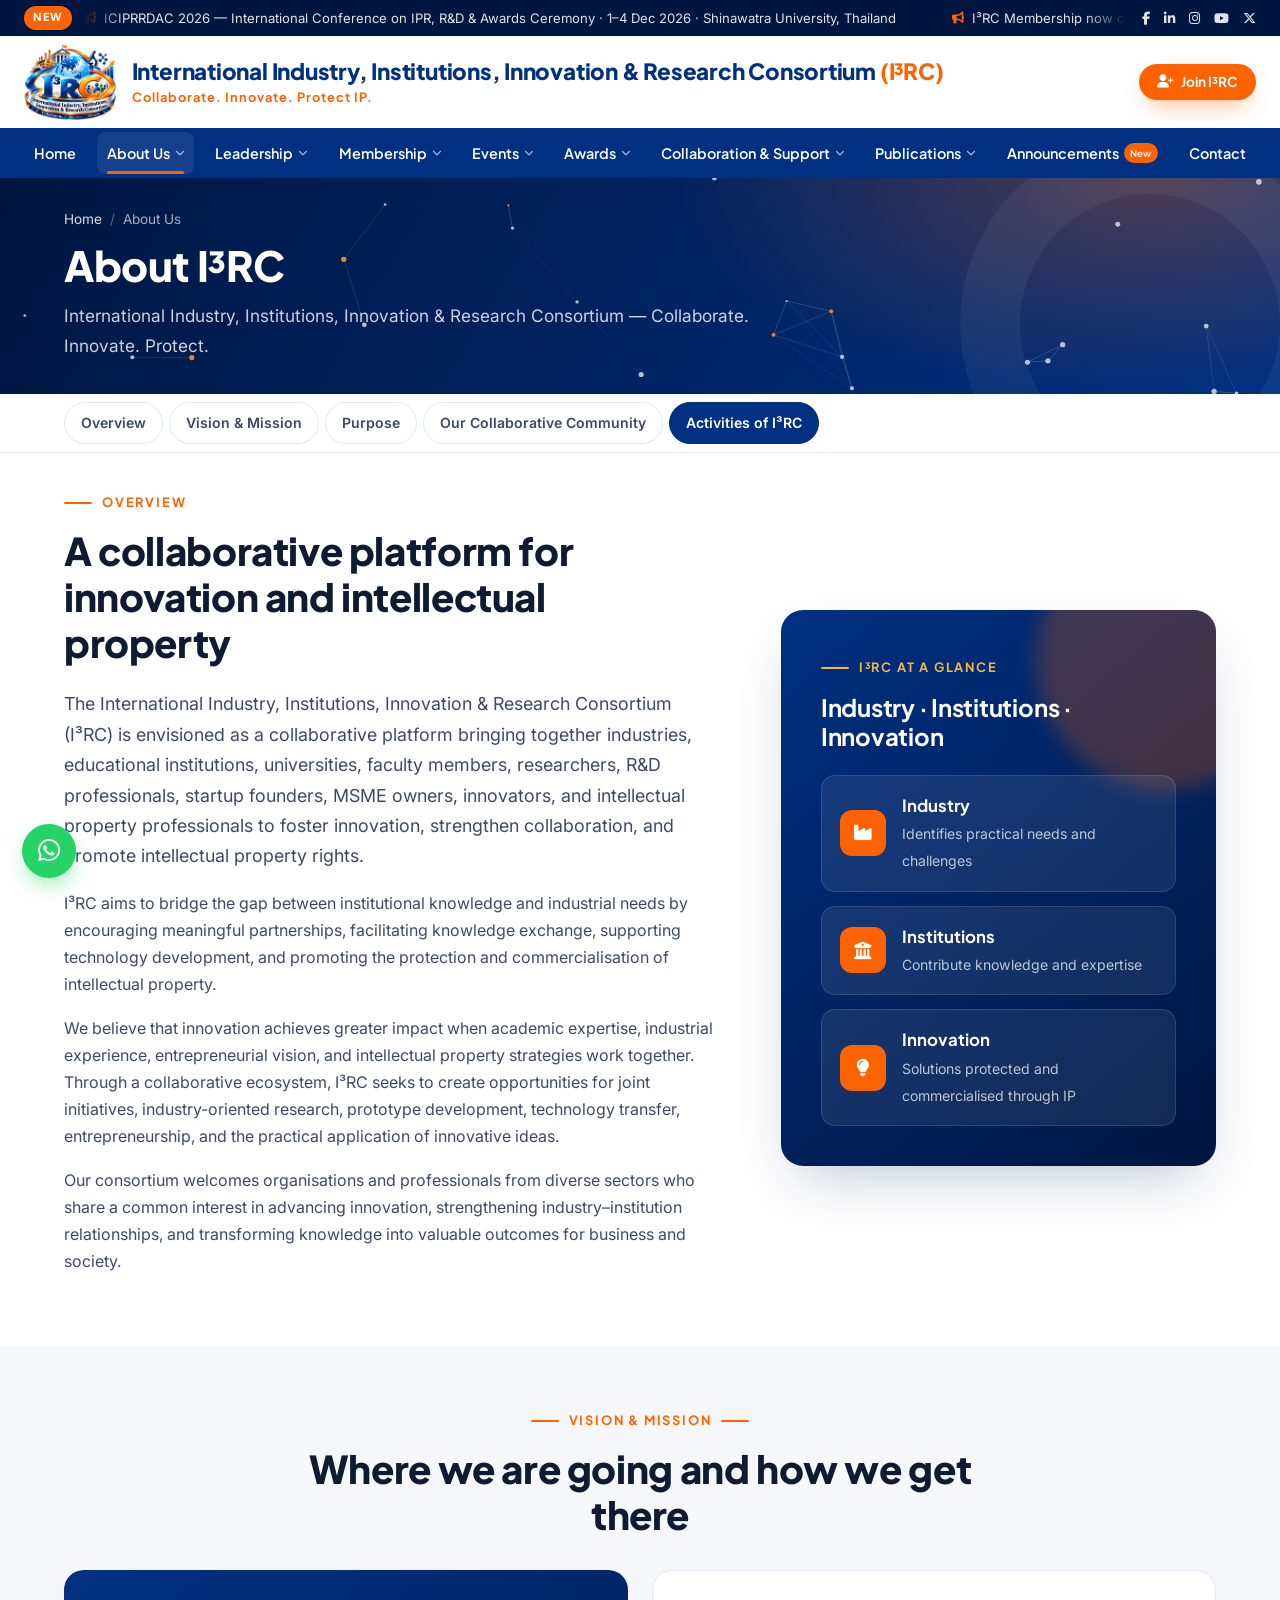
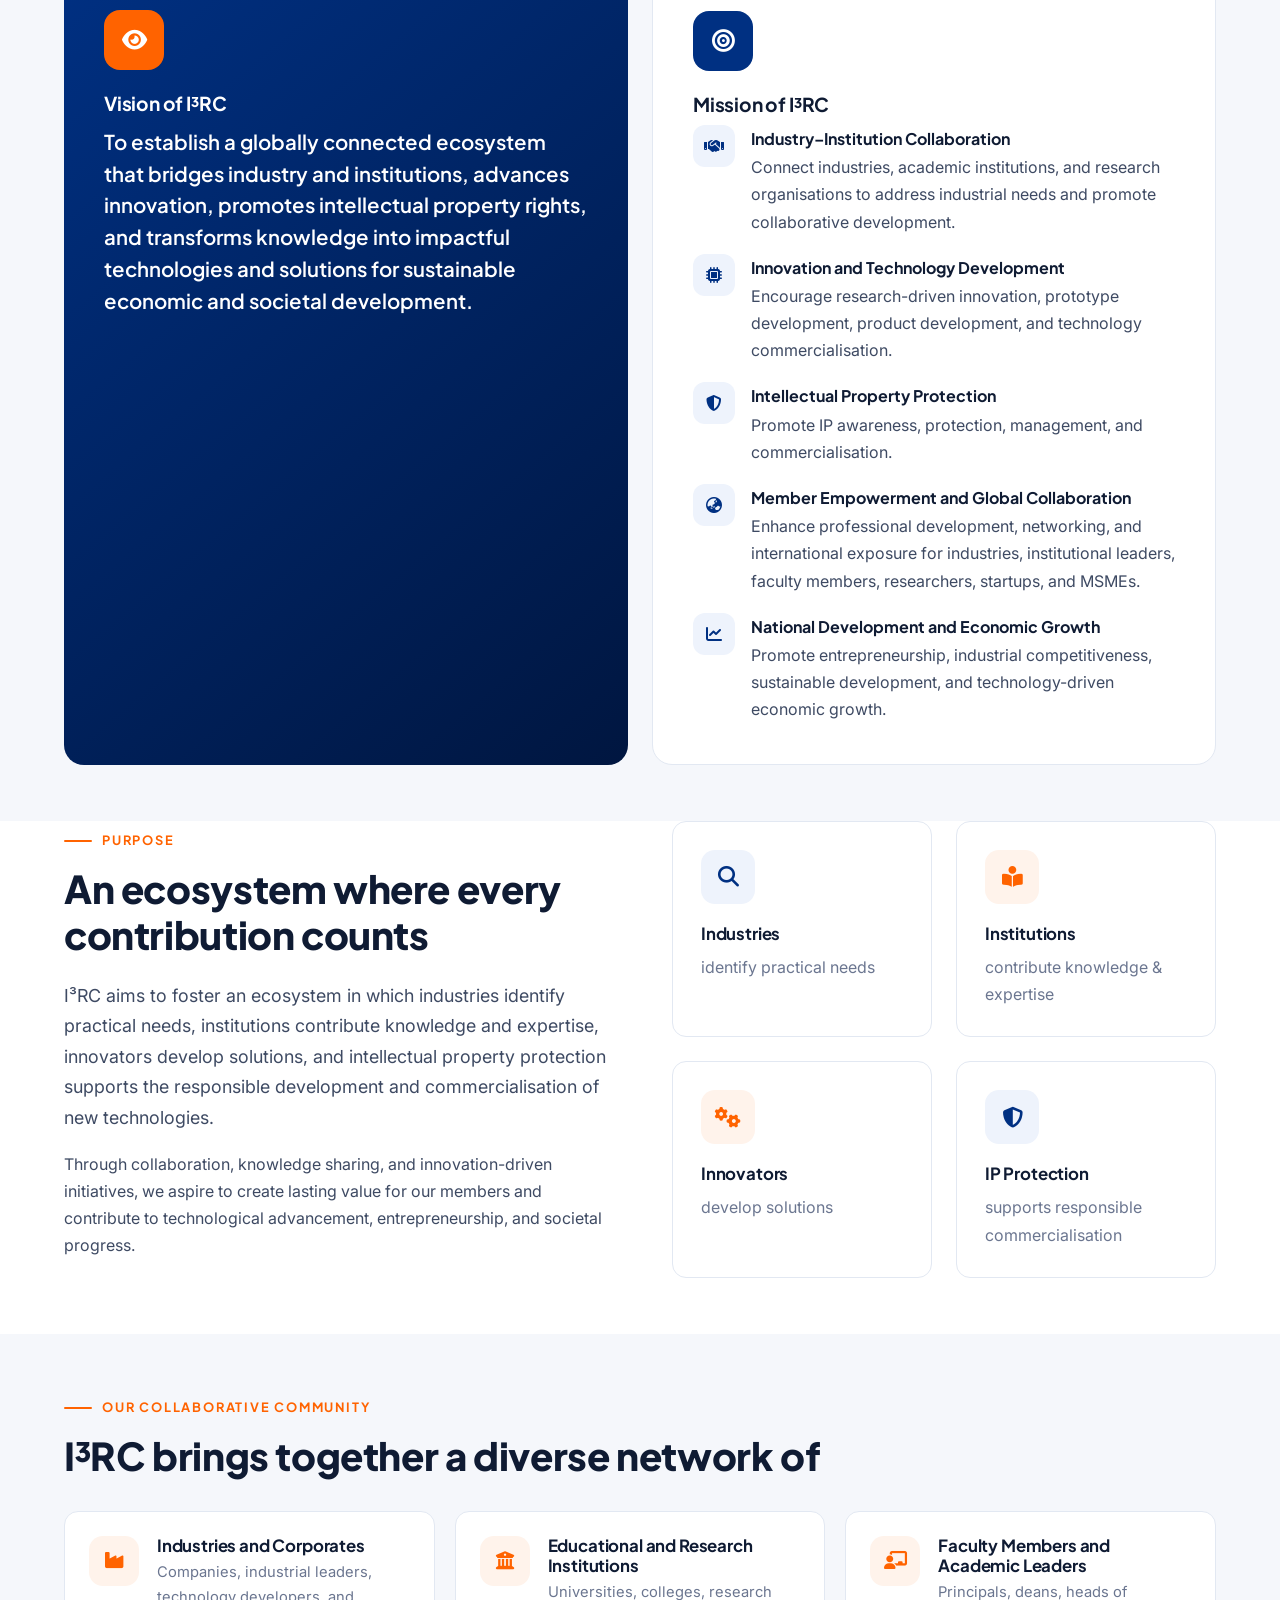
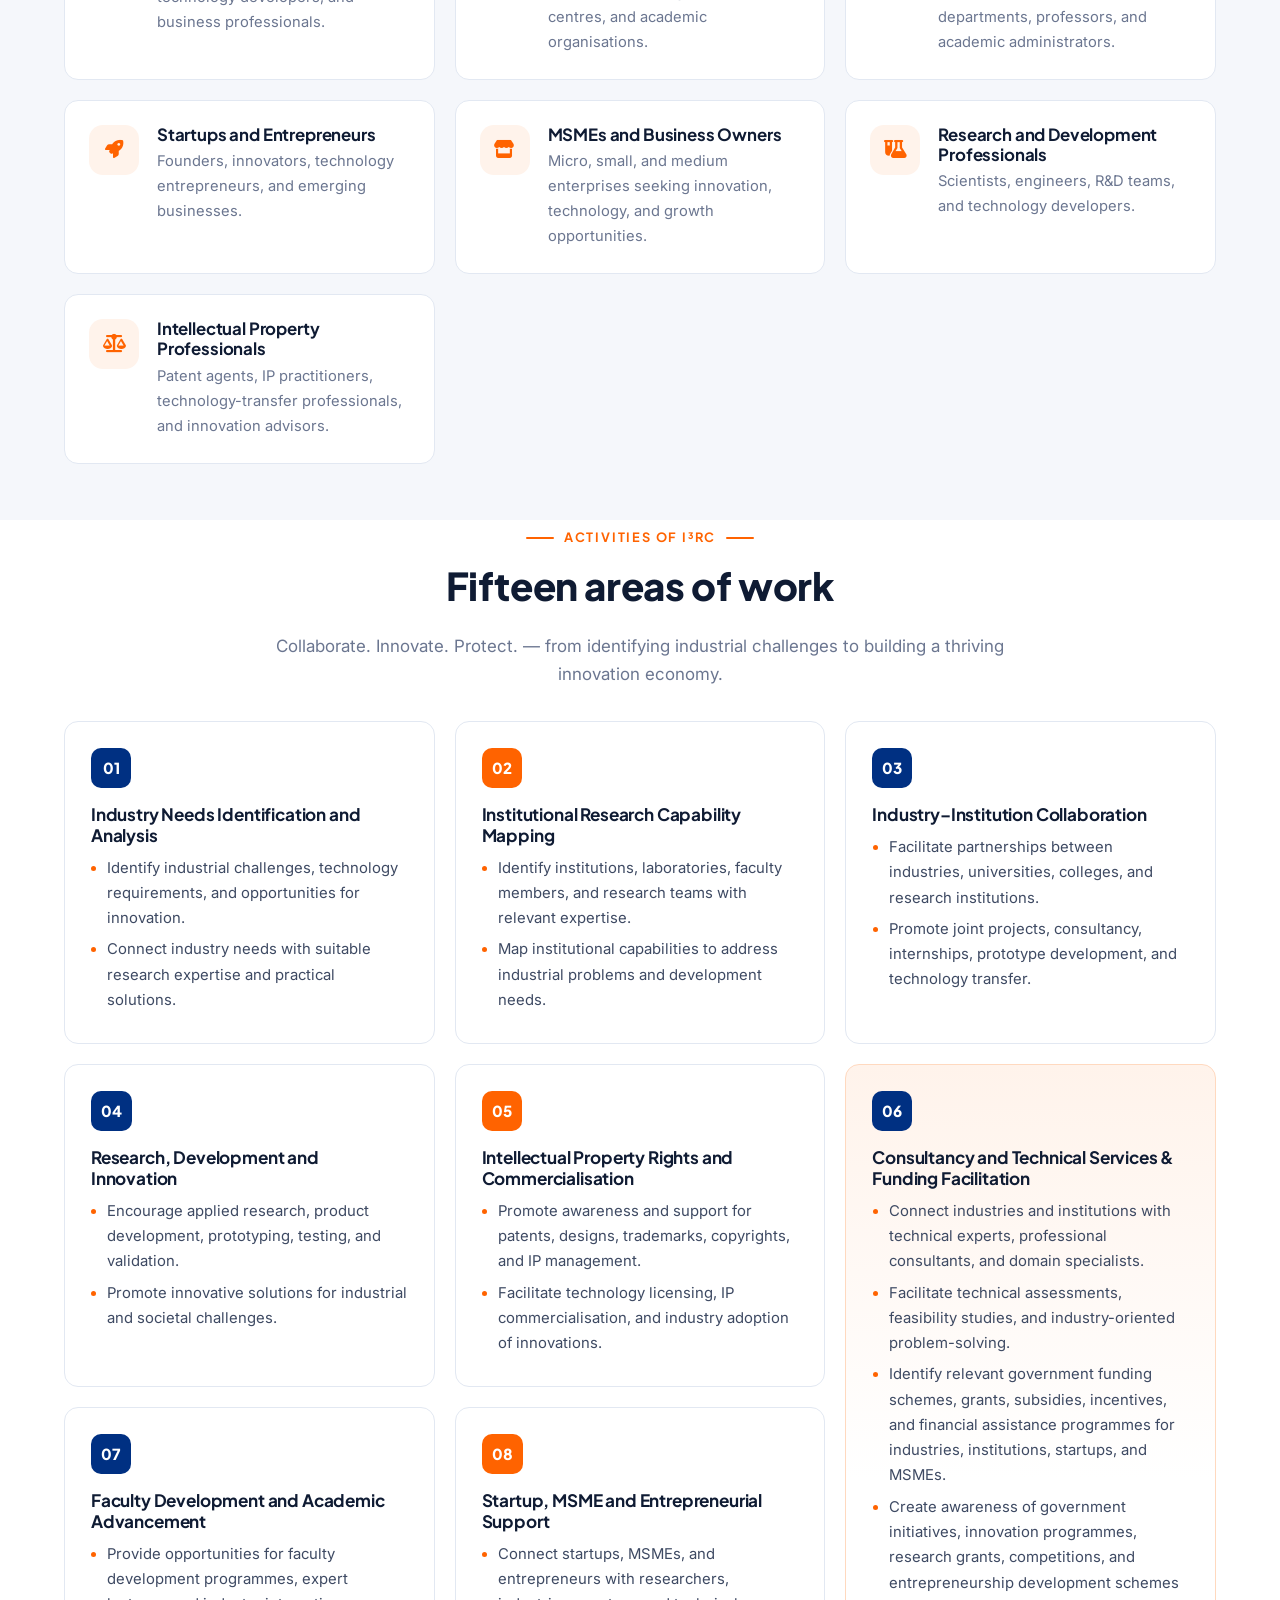
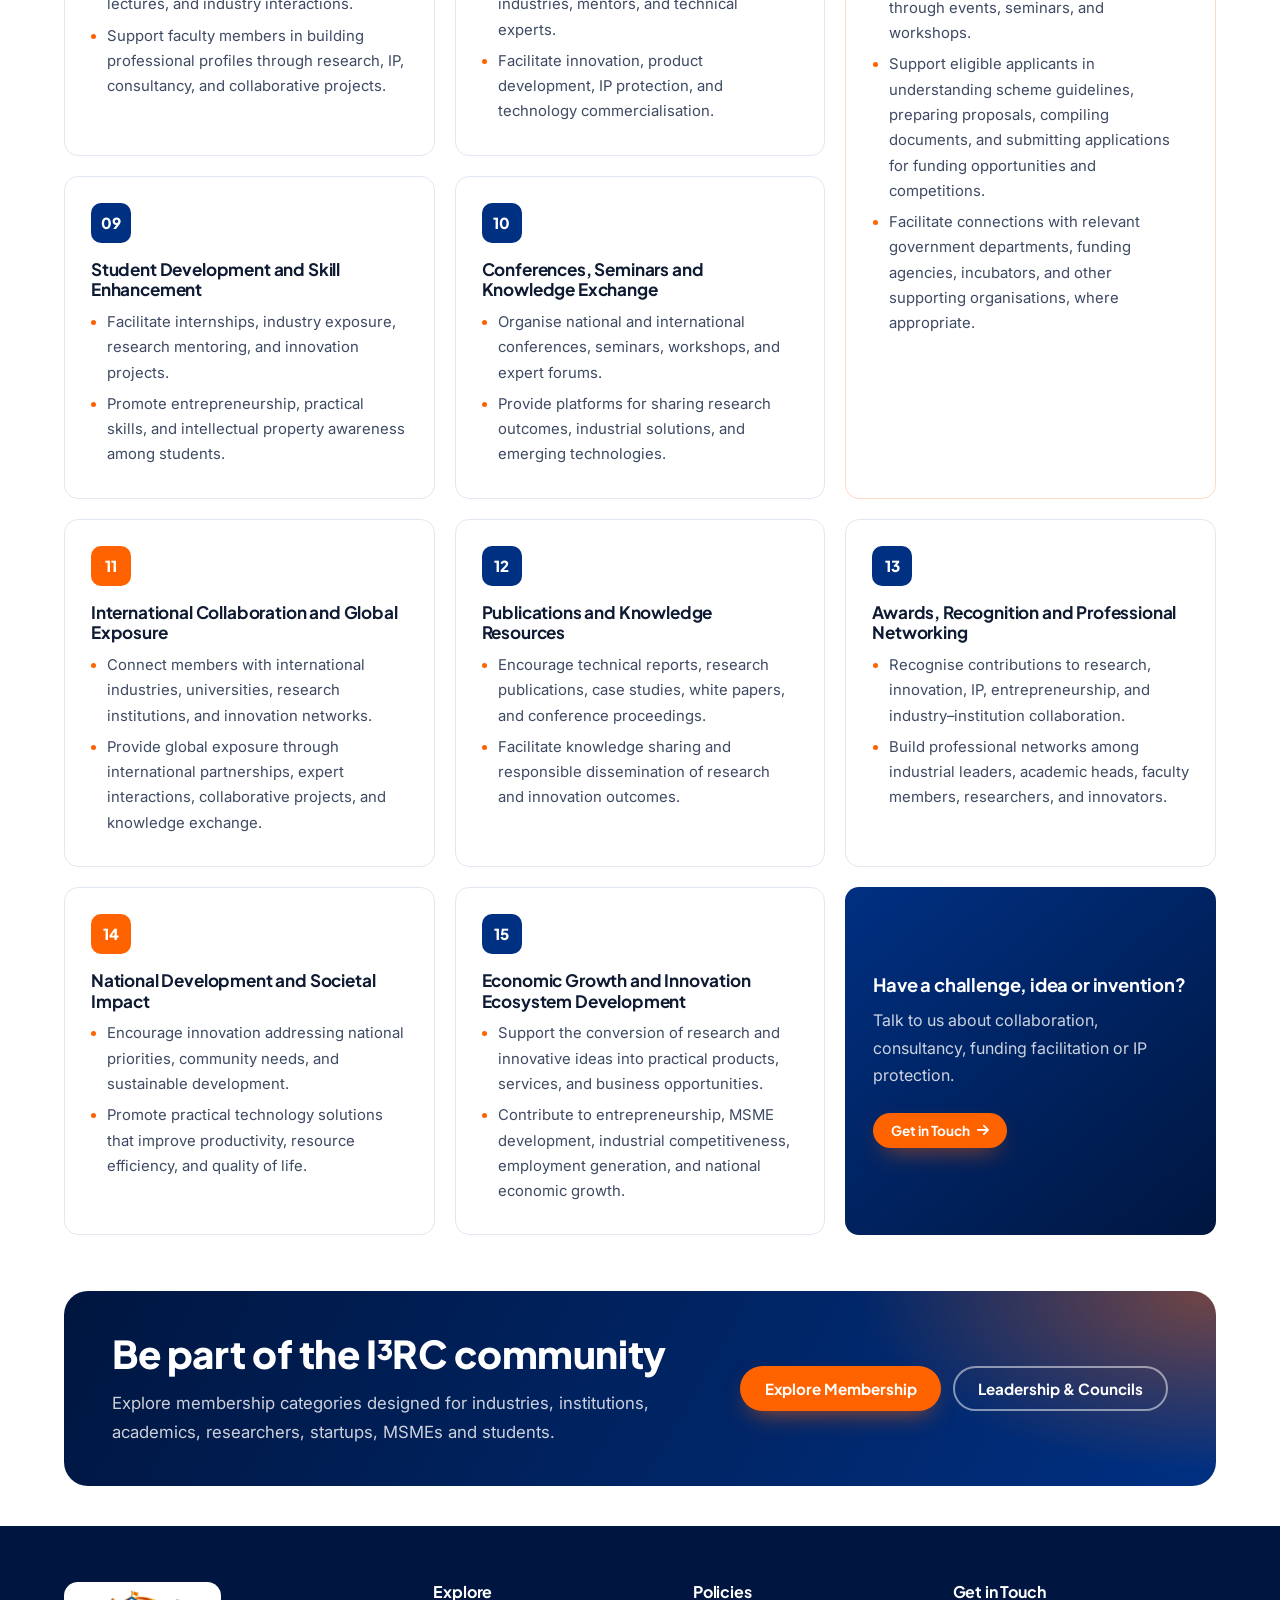
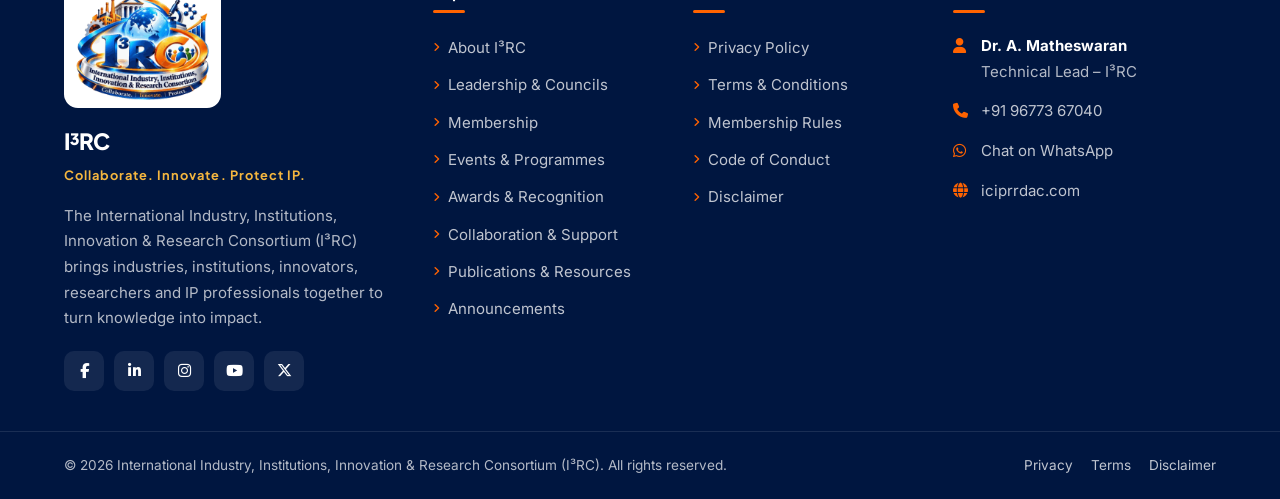
==== commit a5a8eb45: "changed what the pdf said" ====
--- a/about.html
+++ b/about.html
@@ -3,8 +3,8 @@
 <head>
   <meta charset="utf-8">
   <meta name="viewport" content="width=device-width, initial-scale=1">
-  <title>About Us | RAALTECH Solutions – I³C</title>
-  <meta name="description" content="About the International Industry, Institutions & Innovation Consortium (I³C): overview, vision, mission, purpose, community and activities.">
+  <title>About Us | I³RC</title>
+  <meta name="description" content="About the International Industry, Institutions, Innovation & Research Consortium (I³RC): overview, vision, mission, purpose, community and activities.">
   <meta name="theme-color" content="#003082">
   <link rel="icon" type="image/png" href="assets/img/favicon.png">
   <link rel="preconnect" href="https://fonts.googleapis.com">
@@ -21,8 +21,8 @@
     <section class="page-hero">
       <div class="container">
         <ol class="breadcrumb"><li><a href="index.html">Home</a></li><li>About Us</li></ol>
-        <h1>About I³C</h1>
-        <p>International Industry, Institutions &amp; Innovation Consortium — Collaborate. Innovate. Protect.</p>
+        <h1>About I³RC</h1>
+        <p>International Industry, Institutions, Innovation &amp; Research Consortium — Collaborate. Innovate. Protect.</p>
       </div>
     </section>
 
@@ -33,7 +33,7 @@
           <li><a href="#vision-mission">Vision &amp; Mission</a></li>
           <li><a href="#purpose">Purpose</a></li>
           <li><a href="#community">Our Collaborative Community</a></li>
-          <li><a href="#activities">Activities</a></li>
+          <li><a href="#activities">Activities of I³RC</a></li>
         </ul>
       </div>
     </nav>
@@ -44,14 +44,14 @@
         <div class="reveal">
           <span class="eyebrow">Overview</span>
           <h2>A collaborative platform for innovation and intellectual property</h2>
-          <p class="lead">The International Industry, Institutions &amp; Innovation Consortium (I³C) is envisioned as a collaborative platform bringing together industries, educational institutions, universities, faculty members, researchers, R&amp;D professionals, startup founders, MSME owners, innovators, and intellectual property professionals to foster innovation, strengthen collaboration, and promote intellectual property rights.</p>
-          <p>I³C aims to bridge the gap between institutional knowledge and industrial needs by encouraging meaningful partnerships, facilitating knowledge exchange, supporting technology development, and promoting the protection and commercialisation of intellectual property.</p>
-          <p>We believe that innovation achieves greater impact when academic expertise, industrial experience, entrepreneurial vision, and intellectual property strategies work together. Through a collaborative ecosystem, I³C seeks to create opportunities for joint initiatives, industry-oriented research, prototype development, technology transfer, entrepreneurship, and the practical application of innovative ideas.</p>
+          <p class="lead">The International Industry, Institutions, Innovation &amp; Research Consortium (I³RC) is envisioned as a collaborative platform bringing together industries, educational institutions, universities, faculty members, researchers, R&amp;D professionals, startup founders, MSME owners, innovators, and intellectual property professionals to foster innovation, strengthen collaboration, and promote intellectual property rights.</p>
+          <p>I³RC aims to bridge the gap between institutional knowledge and industrial needs by encouraging meaningful partnerships, facilitating knowledge exchange, supporting technology development, and promoting the protection and commercialisation of intellectual property.</p>
+          <p>We believe that innovation achieves greater impact when academic expertise, industrial experience, entrepreneurial vision, and intellectual property strategies work together. Through a collaborative ecosystem, I³RC seeks to create opportunities for joint initiatives, industry-oriented research, prototype development, technology transfer, entrepreneurship, and the practical application of innovative ideas.</p>
           <p>Our consortium welcomes organisations and professionals from diverse sectors who share a common interest in advancing innovation, strengthening industry–institution relationships, and transforming knowledge into valuable outcomes for business and society.</p>
         </div>
         <div class="reveal">
           <div class="about-panel">
-            <span class="eyebrow" style="color:var(--gold)">I³C at a Glance</span>
+            <span class="eyebrow" style="color:var(--gold)">I³RC at a Glance</span>
             <h3>Industry · Institutions · Innovation</h3>
             <div class="triad">
               <div class="triad-item"><i class="fa-solid fa-industry"></i><div><strong>Industry</strong><span>Identifies practical needs and challenges</span></div></div>
@@ -73,12 +73,12 @@
         <div class="grid grid-2" style="align-items:stretch">
           <div class="vm-card vision reveal">
             <div class="vm-icon"><i class="fa-solid fa-eye"></i></div>
-            <h3>Vision of I³C</h3>
+            <h3>Vision of I³RC</h3>
             <p class="quote">To establish a globally connected ecosystem that bridges industry and institutions, advances innovation, promotes intellectual property rights, and transforms knowledge into impactful technologies and solutions for sustainable economic and societal development.</p>
           </div>
           <div class="vm-card card reveal">
             <div class="vm-icon" style="background:var(--navy)"><i class="fa-solid fa-bullseye"></i></div>
-            <h3>Mission of I³C</h3>
+            <h3>Mission of I³RC</h3>
             <ul class="mission-list">
               <li><span class="mi"><i class="fa-solid fa-handshake"></i></span><div><strong>Industry–Institution Collaboration</strong>Connect industries, academic institutions, and research organisations to address industrial needs and promote collaborative development.</div></li>
               <li><span class="mi"><i class="fa-solid fa-microchip"></i></span><div><strong>Innovation and Technology Development</strong>Encourage research-driven innovation, prototype development, product development, and technology commercialisation.</div></li>
@@ -97,7 +97,7 @@
         <div class="reveal">
           <span class="eyebrow">Purpose</span>
           <h2>An ecosystem where every contribution counts</h2>
-          <p class="lead">I³C aims to foster an ecosystem in which industries identify practical needs, institutions contribute knowledge and expertise, innovators develop solutions, and intellectual property protection supports the responsible development and commercialisation of new technologies.</p>
+          <p class="lead">I³RC aims to foster an ecosystem in which industries identify practical needs, institutions contribute knowledge and expertise, innovators develop solutions, and intellectual property protection supports the responsible development and commercialisation of new technologies.</p>
           <p>Through collaboration, knowledge sharing, and innovation-driven initiatives, we aspire to create lasting value for our members and contribute to technological advancement, entrepreneurship, and societal progress.</p>
         </div>
         <div class="grid grid-2 reveal">
@@ -114,7 +114,7 @@
       <div class="container">
         <div class="section-head reveal">
           <span class="eyebrow">Our Collaborative Community</span>
-          <h2>I³C brings together a diverse network of</h2>
+          <h2>I³RC brings together a diverse network of</h2>
         </div>
         <div class="community-grid">
           <div class="community-item reveal"><i class="fa-solid fa-industry"></i><div><h4>Industries and Corporates</h4><p>Companies, industrial leaders, technology developers, and business professionals.</p></div></div>
@@ -132,7 +132,7 @@
     <section class="section anchor-block" id="activities">
       <div class="container">
         <div class="section-head center reveal">
-          <span class="eyebrow">Activities of I³C</span>
+          <span class="eyebrow">Activities of I³RC</span>
           <h2>Fifteen areas of work</h2>
           <p>Collaborate. Innovate. Protect. — from identifying industrial challenges to building a thriving innovation economy.</p>
         </div>
@@ -161,7 +161,7 @@
       <div class="container">
         <div class="cta-band reveal">
           <div>
-            <h2>Be part of the I³C community</h2>
+            <h2>Be part of the I³RC community</h2>
             <p>Explore membership categories designed for industries, institutions, academics, researchers, startups, MSMEs and students.</p>
           </div>
           <div class="actions">
--- a/assets/css/style.css
+++ b/assets/css/style.css
@@ -1,5 +1,5 @@
 /* =========================================================
-   RAALTECH Solutions — I³C (IPR Services)
+   I³RC — International Industry, Institutions, Innovation & Research Consortium
    Global stylesheet
    ========================================================= */
 
@@ -30,7 +30,7 @@
   --font-body: "Inter", system-ui, -apple-system, "Segoe UI", sans-serif;
 
   --container: 1200px;
-  --header-h: 84px;
+  --header-h: 50px;
 }
 
 *, *::before, *::after { box-sizing: border-box; }
@@ -89,110 +89,131 @@
 .btn-sm { padding: .65em 1.15em; font-size: .85rem; }
 .btn-block { width: 100%; }
 
-/* ---------- Top bar ---------- */
-.topbar { background: var(--navy-900); color: rgba(255,255,255,.8); font-size: .82rem; }
-.topbar .container { display: flex; align-items: center; justify-content: space-between; gap: 16px; min-height: 40px; }
-.topbar a { color: rgba(255,255,255,.85); }
+/* ---------- Top bar (scrolling announcements) ---------- */
+.topbar { background: var(--navy-900); color: rgba(255,255,255,.85); font-size: .82rem; }
+.topbar .container { max-width: 1440px; display: flex; align-items: center; justify-content: space-between; gap: 16px; min-height: 36px; }
+.topbar a { color: rgba(255,255,255,.88); }
 .topbar a:hover { color: var(--orange); }
-.topbar-info { display: flex; gap: 22px; flex-wrap: wrap; }
-.topbar-info span, .topbar-info a { display: inline-flex; align-items: center; gap: 7px; }
-.topbar-info i { color: var(--orange); }
-.topbar-social { display: flex; gap: 14px; }
-.topbar-ticker { display: inline-flex; align-items: center; gap: 8px; }
-.topbar-ticker .pill { background: var(--orange); color: #fff; padding: 2px 8px; border-radius: 999px; font-weight: 700; font-size: .7rem; letter-spacing: .04em; }
-
-/* ---------- Header ---------- */
+.topbar-social { display: flex; gap: 14px; flex-shrink: 0; }
+.ticker { display: flex; align-items: center; gap: 12px; min-width: 0; flex: 1; }
+.ticker-label { flex-shrink: 0; background: var(--orange); color: #fff; padding: 2px 9px; border-radius: 999px; font-weight: 700; font-size: .7rem; letter-spacing: .06em; }
+
+/* Seamless marquee: JS duplicates the content, the track slides by half its width */
+.marquee { overflow: hidden; flex: 1; min-width: 0; mask-image: linear-gradient(90deg, transparent, #000 4%, #000 96%, transparent); -webkit-mask-image: linear-gradient(90deg, transparent, #000 4%, #000 96%, transparent); }
+.marquee-track { display: flex; width: max-content; animation: marquee 40s linear infinite; }
+.marquee:hover .marquee-track, .marquee:focus-within .marquee-track { animation-play-state: paused; }
+.marquee-group { display: flex; flex-shrink: 0; }
+.marquee-group > * { white-space: nowrap; }
+.ticker .marquee-group a { display: inline-flex; align-items: center; gap: 8px; padding-right: 56px; }
+.ticker .marquee-group i { color: var(--orange); font-size: .75rem; }
+@keyframes marquee { from { transform: translateX(0); } to { transform: translateX(-50%); } }
+
+/* ---------- Brand bar: consortium name on every page ---------- */
+.brandbar { background: #fff; position: relative; z-index: 101; }
+.brandbar .container { max-width: 1440px; display: flex; align-items: center; gap: 20px; padding-top: 8px; padding-bottom: 8px; }
+.brand { display: flex; align-items: center; gap: 16px; min-width: 0; flex: 1; }
+.brand img { height: 76px; width: auto; flex-shrink: 0; }
+.brand-text { display: flex; flex-direction: column; line-height: 1.15; min-width: 0; }
+.brand-name { font-family: var(--font-head); font-weight: 800; font-size: clamp(1.05rem, 1.75vw, 1.6rem); letter-spacing: -.01em; color: var(--navy); }
+.brand-abbr { color: var(--orange); white-space: nowrap; }
+.brand-sub { font-family: var(--font-head); font-size: clamp(.8rem, 1vw, .95rem); letter-spacing: .08em; color: var(--orange); font-weight: 700; margin-top: 5px; }
+.brand-cta { flex-shrink: 0; }
+
+/* ---------- Main navigation: every tab in one row ---------- */
 .site-header {
   position: sticky; top: 0; z-index: 100;
-  border-bottom: 1px solid var(--line);
-  transition: box-shadow .25s;
-}
-/* Blur lives on a pseudo-element so the header doesn't become the containing block for the fixed mobile menu */
-.site-header::before {
-  content: ""; position: absolute; inset: 0; z-index: -1;
-  background: rgba(255,255,255,.96); backdrop-filter: saturate(160%) blur(10px); -webkit-backdrop-filter: saturate(160%) blur(10px);
-}
-.site-header.scrolled { box-shadow: 0 6px 24px -12px rgba(0, 32, 90, .25); }
-.site-header .container { max-width: 1440px; display: flex; align-items: center; justify-content: space-between; height: var(--header-h); gap: 20px; }
-
-.brand { display: flex; align-items: center; gap: 12px; flex-shrink: 0; }
-.brand img { height: 52px; width: auto; }
-.brand-text { display: flex; flex-direction: column; line-height: 1.1; }
-.brand-name { font-family: var(--font-head); font-weight: 800; font-size: 1.25rem; letter-spacing: .02em; color: var(--navy); }
-.brand-name b { color: var(--orange); font-weight: 800; }
-.brand-sub { font-size: .7rem; letter-spacing: .16em; text-transform: uppercase; color: var(--muted); font-weight: 600; margin-top: 4px; }
-
-.nav { display: flex; align-items: center; gap: 4px; }
-.nav > ul { list-style: none; display: flex; align-items: center; gap: 2px; margin: 0; padding: 0; }
+  background: var(--navy); transition: box-shadow .25s;
+}
+.site-header.scrolled { box-shadow: 0 8px 24px -10px rgba(0, 22, 64, .45); }
+.site-header .container { max-width: 1440px; }
+
+.nav { display: flex; align-items: center; height: var(--header-h); }
+.nav > ul { list-style: none; display: flex; align-items: center; justify-content: space-between; flex: 1; gap: 2px; margin: 0; padding: 0; }
 .nav-item { position: relative; }
 .nav-link {
-  display: inline-flex; align-items: center; gap: 6px;
-  padding: 10px 10px; border-radius: 8px; white-space: nowrap;
-  font-family: var(--font-head); font-weight: 600; font-size: .88rem; color: var(--ink);
+  display: inline-flex; align-items: center; gap: 5px;
+  padding: 9px 10px; border-radius: 8px; white-space: nowrap;
+  font-family: var(--font-head); font-weight: 600; font-size: .9rem; color: #fff;
   background: none; border: 0; cursor: pointer;
 }
-.nav-link .fa-chevron-down { font-size: .6rem; opacity: .6; transition: transform .2s; }
-.nav-link:hover, .nav-item:hover > .nav-link, .nav-item:focus-within > .nav-link { color: var(--navy); background: var(--navy-50); }
+.nav-link .fa-chevron-down { font-size: .58rem; opacity: .7; transition: transform .2s; }
+.nav-link:hover, .nav-item:hover > .nav-link, .nav-item:focus-within > .nav-link { color: #fff; background: rgba(255,255,255,.12); }
 .nav-item:hover > .nav-link .fa-chevron-down { transform: rotate(180deg); }
-.nav-link.active { color: var(--navy); }
+.nav-link.active { color: #fff; background: rgba(255,255,255,.08); }
 .nav-link.active::after {
-  content: ""; position: absolute; left: 12px; right: 12px; bottom: 2px; height: 2px; background: var(--orange); border-radius: 2px;
+  content: ""; position: absolute; left: 10px; right: 10px; bottom: 0; height: 3px; background: var(--orange); border-radius: 3px;
 }
 .nav-link .badge-new { background: var(--orange); color: #fff; font-size: .6rem; padding: 2px 6px; border-radius: 999px; letter-spacing: .04em; }
 
 .dropdown {
-  position: absolute; top: calc(100% + 8px); left: 0; min-width: 270px;
+  position: absolute; top: calc(100% + 6px); left: 0; min-width: 270px;
   background: #fff; border: 1px solid var(--line); border-radius: var(--radius);
   box-shadow: var(--shadow-lg); padding: 10px; list-style: none; margin: 0;
   opacity: 0; visibility: hidden; transform: translateY(8px); transition: all .2s;
 }
 .dropdown::before { content: ""; position: absolute; top: -10px; left: 0; right: 0; height: 10px; }
+.nav-item:nth-last-child(-n+4) > .dropdown { left: auto; right: 0; }
 .nav-item:hover > .dropdown, .nav-item:focus-within > .dropdown { opacity: 1; visibility: visible; transform: translateY(0); }
 .dropdown a {
   display: flex; align-items: center; gap: 10px; padding: 9px 12px; border-radius: 8px;
-  font-size: .9rem; color: var(--body); font-weight: 500;
+  font-size: .9rem; color: var(--body); font-weight: 500; white-space: nowrap;
 }
 .dropdown a i { color: var(--orange); width: 16px; text-align: center; font-size: .85rem; }
 .dropdown a:hover { background: var(--navy-50); color: var(--navy); }
 
-.nav-cta { margin-left: 10px; }
+.nav-cta { display: none; }
 .nav-toggle {
-  display: none; width: 46px; height: 46px; border-radius: 10px; border: 1px solid var(--line);
+  display: none; width: 46px; height: 46px; border-radius: 10px; border: 1px solid var(--line); flex-shrink: 0;
   background: #fff; cursor: pointer; align-items: center; justify-content: center; font-size: 1.15rem; color: var(--navy);
 }
 
-@media (max-width: 1440px) and (min-width: 1301px) { .nav-cta { display: none; } }
-@media (max-width: 1300px) {
+@media (max-width: 1240px) and (min-width: 1081px) {
+  .nav-link { padding: 9px 7px; font-size: .84rem; }
+}
+/* Small screens: the tab row moves into a slide-out menu, the brand bar stays on top */
+@media (max-width: 1080px) {
+  :root { --header-h: 70px; }
+  .brandbar { position: sticky; top: 0; border-bottom: 1px solid var(--line); transition: box-shadow .25s; }
+  .brandbar.scrolled { box-shadow: 0 6px 24px -12px rgba(0, 32, 90, .25); }
+  .brandbar .container { min-height: var(--header-h); padding-top: 6px; padding-bottom: 6px; }
+  .brand img { height: 56px; }
+  .brand-cta { display: none; }
   .nav-toggle { display: inline-flex; }
+  .site-header { position: static; background: none; box-shadow: none !important; }
   .nav {
-    position: fixed; inset: 0 0 0 auto; width: min(380px, 88vw); background: #fff;
+    position: fixed; inset: 0 0 0 auto; width: min(380px, 88vw); height: auto; background: #fff;
     flex-direction: column; align-items: stretch; padding: 90px 20px 30px; overflow-y: auto;
     transform: translateX(100%); transition: transform .3s ease; box-shadow: var(--shadow-lg); z-index: 120;
   }
   .nav.open { transform: none; }
-  .nav > ul { flex-direction: column; align-items: stretch; gap: 0; }
-  .nav-link { width: 100%; justify-content: space-between; padding: 14px 12px; font-size: 1rem; border-bottom: 1px solid var(--line); border-radius: 0; }
+  .nav > ul { flex-direction: column; align-items: stretch; justify-content: flex-start; flex: none; gap: 0; }
+  .nav-link { width: 100%; justify-content: space-between; padding: 14px 12px; font-size: 1rem; color: var(--ink); border-bottom: 1px solid var(--line); border-radius: 0; }
+  .nav-link:hover, .nav-item:hover > .nav-link, .nav-item:focus-within > .nav-link { color: var(--navy); background: var(--navy-50); }
+  .nav-link.active, .nav-link.active:hover { color: var(--orange); background: none; }
   .nav-link.active::after { display: none; }
-  .nav-link.active { color: var(--orange); }
   .dropdown {
     position: static; opacity: 1; visibility: visible; transform: none; box-shadow: none; border: 0;
     padding: 4px 0 8px 10px; display: none; min-width: 0;
   }
+  .dropdown a { white-space: normal; }
   .nav-item.open > .dropdown { display: block; }
   .nav-item:hover > .nav-link .fa-chevron-down { transform: none; }
   .nav-item.open > .nav-link .fa-chevron-down { transform: rotate(180deg); }
-  .nav-cta { margin: 20px 0 0; }
+  .nav-cta { display: inline-flex; margin: 20px 0 0; }
   .nav-close { position: absolute; top: 22px; right: 20px; }
   .nav-overlay { position: fixed; inset: 0; background: rgba(0, 22, 64, .5); z-index: 99; opacity: 0; visibility: hidden; transition: .3s; }
   .nav-overlay.show { opacity: 1; visibility: visible; }
 }
-@media (min-width: 1301px) { .nav-close, .nav-overlay { display: none; } }
+@media (min-width: 1081px) { .nav-close, .nav-overlay { display: none; } }
 @media (max-width: 760px) {
-  .topbar-social, .topbar-info .hide-sm { display: none; }
-  .brand img { height: 42px; }
-  .brand-name { font-size: 1.1rem; }
-  .brand-sub { font-size: .6rem; letter-spacing: .1em; }
-  :root { --header-h: 72px; }
+  :root { --header-h: 60px; }
+  .topbar-social { display: none; }
+  .brandbar .container { gap: 12px; }
+  .brand { gap: 10px; }
+  .brand img { height: 46px; }
+  .brand-name { font-size: .86rem; line-height: 1.2; }
+  .brand-abbr { display: none; }
+  .brand-sub { font-size: .66rem; letter-spacing: .04em; margin-top: 3px; }
 }
 
 /* ---------- Hero (home) ---------- */
@@ -209,18 +230,18 @@
   background-size: 48px 48px;
   mask-image: radial-gradient(ellipse at 70% 40%, #000 20%, transparent 70%);
 }
-.hero .container { position: relative; z-index: 1; display: grid; grid-template-columns: 1.15fr .85fr; gap: 56px; align-items: center; padding-top: 96px; padding-bottom: 110px; }
-.hero h1 { color: #fff; margin-bottom: .35em; }
+.hero .container { position: relative; z-index: 1; display: grid; grid-template-columns: 1.15fr .85fr; gap: 56px; align-items: center; padding-top: 56px; padding-bottom: 64px; }
+.hero h1 { color: #fff; margin-bottom: .35em; font-size: clamp(1.9rem, 3.4vw, 2.9rem); }
 .hero h1 .accent { color: var(--orange); }
 .hero-eyebrow {
   display: inline-flex; align-items: center; gap: 10px; padding: 7px 14px 7px 8px; border-radius: 999px;
-  background: rgba(255,255,255,.1); border: 1px solid rgba(255,255,255,.18); font-size: .85rem; font-weight: 600; margin-bottom: 22px;
+  background: rgba(255,255,255,.1); border: 1px solid rgba(255,255,255,.18); font-size: .85rem; font-weight: 600; margin-bottom: 16px;
 }
 .hero-eyebrow .dot { background: var(--orange); color: #fff; border-radius: 999px; padding: 3px 10px; font-size: .72rem; letter-spacing: .05em; }
 .hero-tagline { font-family: var(--font-head); font-size: clamp(1.1rem, 2vw, 1.4rem); font-weight: 700; color: var(--gold); letter-spacing: .02em; margin-bottom: 18px; }
-.hero-lead { font-size: 1.08rem; color: rgba(255,255,255,.82); max-width: 620px; margin-bottom: 32px; }
+.hero-lead { font-size: 1.08rem; color: rgba(255,255,255,.82); max-width: 620px; margin-bottom: 24px; }
 .hero-actions { display: flex; gap: 14px; flex-wrap: wrap; }
-.hero-pillars { display: flex; flex-wrap: wrap; gap: 10px 26px; margin-top: 40px; padding-top: 28px; border-top: 1px solid rgba(255,255,255,.15); }
+.hero-pillars { display: flex; flex-wrap: wrap; gap: 10px 26px; margin-top: 28px; padding-top: 20px; border-top: 1px solid rgba(255,255,255,.15); }
 .hero-pillars span { display: inline-flex; align-items: center; gap: 9px; font-size: .92rem; font-weight: 600; color: rgba(255,255,255,.9); }
 .hero-pillars i { color: var(--orange); }
 
@@ -244,7 +265,7 @@
 .hero-card .price span { font-size: .85rem; color: var(--muted); font-weight: 600; }
 
 @media (max-width: 960px) {
-  .hero .container { grid-template-columns: 1fr; padding-top: 64px; padding-bottom: 80px; gap: 44px; }
+  .hero .container { grid-template-columns: 1fr; padding-top: 40px; padding-bottom: 48px; gap: 32px; }
 }
 
 /* ---------- Page hero (inner pages) ---------- */
@@ -257,11 +278,16 @@
 .page-hero::after {
   content: ""; position: absolute; right: -60px; bottom: -120px; width: 380px; height: 380px; border-radius: 50%;
   border: 60px solid rgba(255,255,255,.05);
-}
-.page-hero .container { position: relative; z-index: 1; padding-top: 70px; padding-bottom: 70px; }
-.page-hero h1 { color: #fff; font-size: clamp(2rem, 4vw, 3rem); margin-bottom: .3em; }
+  animation: ring-drift 14s ease-in-out infinite alternate;
+}
+@keyframes ring-drift { from { transform: translate(0, 0) scale(1); } to { transform: translate(-60px, -30px) scale(1.12); } }
+
+/* Animated network canvas injected by main.js behind every hero banner */
+.hero-fx { position: absolute; inset: 0; width: 100%; height: 100%; z-index: 0; pointer-events: none; }
+.page-hero .container { position: relative; z-index: 1; padding-top: 30px; padding-bottom: 34px; }
+.page-hero h1 { color: #fff; font-size: clamp(1.8rem, 3.4vw, 2.6rem); margin-bottom: .25em; }
 .page-hero p { color: rgba(255,255,255,.8); max-width: 720px; font-size: 1.08rem; margin: 0; }
-.breadcrumb { display: flex; flex-wrap: wrap; gap: 8px; list-style: none; padding: 0; margin: 0 0 18px; font-size: .85rem; }
+.breadcrumb { display: flex; flex-wrap: wrap; gap: 8px; list-style: none; padding: 0; margin: 0 0 10px; font-size: .85rem; }
 .breadcrumb li { color: rgba(255,255,255,.65); }
 .breadcrumb li + li::before { content: "/"; margin-right: 8px; color: rgba(255,255,255,.35); }
 .breadcrumb a { color: rgba(255,255,255,.85); }
@@ -269,14 +295,15 @@
 
 /* ---------- Sub navigation (in-page) ---------- */
 .subnav { position: sticky; top: var(--header-h); z-index: 50; background: #fff; border-bottom: 1px solid var(--line); }
-.subnav ul { display: flex; gap: 6px; list-style: none; margin: 0; padding: 12px 0; overflow-x: auto; scrollbar-width: none; }
+.subnav ul { display: flex; gap: 6px; list-style: none; margin: 0; padding: 8px 0; overflow-x: auto; scrollbar-width: none; }
 .subnav ul::-webkit-scrollbar { display: none; }
 .subnav a { display: block; padding: 8px 16px; border-radius: 999px; font-size: .88rem; font-weight: 600; color: var(--body); white-space: nowrap; border: 1px solid var(--line); }
 .subnav a:hover, .subnav a.active { background: var(--navy); color: #fff; border-color: var(--navy); }
 
 /* ---------- Sections ---------- */
-.section { padding: 96px 0; }
-.section-sm { padding: 64px 0; }
+.section { padding: 56px 0; }
+.section-sm { padding: 40px 0; }
+.subnav + .section { padding-top: 32px; }
 .section-soft { background: var(--bg-soft); }
 .section-navy { background: linear-gradient(135deg, var(--navy-900), var(--navy)); color: rgba(255,255,255,.85); }
 .section-navy h2, .section-navy h3, .section-navy h4 { color: #fff; }
@@ -288,7 +315,7 @@
   font-family: var(--font-head); font-weight: 700; font-size: .8rem; letter-spacing: .14em; text-transform: uppercase; margin-bottom: 14px;
 }
 .eyebrow::before { content: ""; width: 28px; height: 2px; background: currentColor; border-radius: 2px; }
-.section-head { max-width: 760px; margin-bottom: 52px; }
+.section-head { max-width: 760px; margin-bottom: 32px; }
 .section-head.center { margin-left: auto; margin-right: auto; text-align: center; }
 .section-head.center .eyebrow::after { content: ""; width: 28px; height: 2px; background: currentColor; border-radius: 2px; }
 .section-head p { font-size: 1.06rem; color: var(--muted); }
@@ -304,7 +331,7 @@
 .split-wide { grid-template-columns: 1.2fr .8fr; }
 @media (max-width: 1024px) { .grid-4 { grid-template-columns: repeat(2, 1fr); } .grid-3 { grid-template-columns: repeat(2, 1fr); } }
 @media (max-width: 860px) { .split, .split-wide { grid-template-columns: 1fr; gap: 40px; } }
-@media (max-width: 640px) { .grid-2, .grid-3, .grid-4 { grid-template-columns: 1fr; } .section { padding: 72px 0; } }
+@media (max-width: 640px) { .grid-2, .grid-3, .grid-4 { grid-template-columns: 1fr; } .section { padding: 44px 0; } }
 
 /* ---------- Cards ---------- */
 .card {
@@ -494,6 +521,51 @@
 .form-status { margin-top: 16px; padding: 14px 16px; border-radius: 10px; background: #e9f7ef; color: #146c3c; font-size: .92rem; display: none; }
 .form-status.show { display: block; }
 .form-status.error { background: #fff0ee; color: #b42318; }
+.form-status.success { padding: 18px 20px; border: 1px solid #b7e4c7; line-height: 1.6; }
+.form-status.success > strong:first-child { display: block; font-family: var(--font-head); font-size: 1.05rem; margin-bottom: 4px; }
+.form-status .wa-again { display: block; margin-top: 8px; font-size: .85rem; color: var(--muted); }
+[hidden] { display: none !important; }
+
+/* Long forms: section titles, radios, checkbox lists, uploads, declaration */
+.form-section { grid-column: 1 / -1; margin: 10px 0 -4px; padding-top: 14px; border-top: 1px dashed var(--line); font-family: var(--font-head); font-weight: 700; color: var(--navy); font-size: .95rem; display: flex; align-items: center; gap: 8px; }
+.form-section i { color: var(--orange); }
+.choice-row { display: flex; flex-wrap: wrap; gap: 10px; }
+.choice-row label, .check-grid label, .check { display: flex; align-items: flex-start; gap: 10px; margin: 0; font-family: var(--font-body); font-weight: 500; font-size: .92rem; color: var(--body); cursor: pointer; }
+.choice-row label { padding: 11px 16px; border-radius: 10px; border: 1.5px solid var(--line); background: var(--bg-soft); }
+.choice-row label:has(input:checked) { border-color: var(--navy); background: var(--navy-50); color: var(--navy); font-weight: 600; }
+.field input[type="radio"], .field input[type="checkbox"], .check input { width: 18px; height: 18px; padding: 0; margin: 2px 0 0; flex-shrink: 0; accent-color: var(--orange); }
+.check-grid { display: grid; grid-template-columns: 1fr 1fr; gap: 10px 22px; padding: 16px 18px; border-radius: 12px; border: 1.5px solid var(--line); background: var(--bg-soft); }
+@media (max-width: 760px) { .check-grid { grid-template-columns: 1fr; } }
+.field.invalid .choice-row label, .check-grid.invalid { border-color: #d93025; background: #fff6f5; }
+.check.invalid { color: #b42318; }
+.field input[type="file"] { padding: 10px; background: #fff; border-style: dashed; cursor: pointer; }
+.field input[type="file"]::file-selector-button { margin-right: 12px; padding: 7px 14px; border: 0; border-radius: 8px; background: var(--navy); color: #fff; font-family: var(--font-head); font-weight: 600; cursor: pointer; }
+.field .hint { display: block; margin-top: 6px; font-size: .8rem; color: var(--muted); }
+.nominator-box { grid-column: 1 / -1; display: grid; grid-template-columns: 1fr 1fr; gap: 18px; padding: 18px; border-radius: 12px; background: var(--orange-50); border: 1px solid #ffd9bf; }
+.nominator-box .full { grid-column: 1 / -1; }
+@media (max-width: 640px) { .nominator-box { grid-template-columns: 1fr; } }
+.declaration { grid-column: 1 / -1; padding: 18px 20px; border-radius: 12px; background: var(--navy-50); border-left: 4px solid var(--navy); font-size: .9rem; }
+.declaration .check { font-size: .9rem; color: var(--ink); }
+.declaration .form-note { margin: 12px 0 0; padding-top: 12px; border-top: 1px solid rgba(0,48,130,.12); color: var(--muted); font-size: .86rem; }
+
+/* ---------- Members directory: framed photos ---------- */
+.member-gallery { display: grid; grid-template-columns: repeat(4, 1fr); gap: 26px; max-width: 1000px; margin: 0 auto; }
+@media (max-width: 1024px) { .member-gallery { grid-template-columns: repeat(3, 1fr); } }
+@media (max-width: 760px) { .member-gallery { grid-template-columns: repeat(2, 1fr); gap: 16px; } }
+.member-frame { margin: 0; text-align: center; }
+.member-frame .frame {
+  position: relative; padding: 10px; border-radius: 6px;
+  background: linear-gradient(140deg, #f7d47a, var(--gold) 30%, #b9821f 55%, #f4c860 80%, #a8741a);
+  box-shadow: 0 18px 34px -18px rgba(0, 22, 64, .55), inset 0 0 0 1px rgba(255,255,255,.4);
+  transition: transform .3s;
+}
+.member-frame .frame::before { content: ""; position: absolute; inset: 6px; border: 2px solid var(--navy); border-radius: 3px; pointer-events: none; z-index: 1; }
+.member-frame:hover .frame { transform: translateY(-4px) rotate(-.6deg); }
+.member-frame img { width: 100%; aspect-ratio: 4 / 5; object-fit: cover; border-radius: 2px; background: var(--navy-50); }
+.member-frame figcaption { margin-top: 14px; line-height: 1.35; }
+.member-frame figcaption strong { display: block; font-family: var(--font-head); color: var(--ink); }
+.member-frame figcaption span { font-size: .85rem; color: var(--muted); }
+.member-frame figcaption .chip { margin-top: 6px; font-size: .75rem; padding: 4px 10px; }
 
 /* ---------- Contact ---------- */
 .contact-info { display: grid; gap: 16px; }
@@ -505,7 +577,7 @@
 
 /* ---------- CTA band ---------- */
 .cta-band {
-  position: relative; overflow: hidden; border-radius: 24px; padding: 56px; color: #fff;
+  position: relative; overflow: hidden; border-radius: 24px; padding: 40px 48px; color: #fff;
   background: radial-gradient(600px 300px at 100% 0%, rgba(255,99,0,.45), transparent 60%), linear-gradient(120deg, var(--navy-900), var(--navy));
   display: grid; grid-template-columns: 1.4fr auto; gap: 32px; align-items: center;
 }
@@ -516,7 +588,10 @@
 
 /* ---------- Announcement banner (home) ---------- */
 .announce-strip { background: linear-gradient(90deg, var(--orange), #ff8a3d); color: #fff; }
-.announce-strip .container { display: flex; align-items: center; justify-content: center; gap: 14px; flex-wrap: wrap; padding-top: 12px; padding-bottom: 12px; font-size: .93rem; font-weight: 600; text-align: center; }
+.announce-strip .container { max-width: 1440px; display: flex; align-items: center; gap: 14px; padding-top: 10px; padding-bottom: 10px; font-size: .93rem; font-weight: 600; }
+.announce-strip .pill { flex-shrink: 0; }
+.announce-strip .marquee-group > * { display: inline-flex; align-items: center; gap: 8px; padding-right: 22px; }
+.announce-strip .marquee-group .sep { opacity: .6; padding-right: 22px; }
 .announce-strip a { color: #fff; text-decoration: underline; text-underline-offset: 3px; font-weight: 700; }
 .announce-strip a:hover { color: var(--navy-900); }
 .announce-strip .pill { background: rgba(0,0,0,.18); padding: 3px 10px; border-radius: 999px; font-size: .72rem; letter-spacing: .08em; text-transform: uppercase; }
@@ -540,7 +615,7 @@
     radial-gradient(800px 500px at 0% 100%, rgba(255,99,0,.25), transparent 60%),
     linear-gradient(135deg, #001233, var(--navy));
 }
-.conf-hero .container { display: grid; grid-template-columns: 1.2fr .8fr; gap: 56px; align-items: center; padding-top: 64px; padding-bottom: 80px; }
+.conf-hero .container { position: relative; z-index: 1; display: grid; grid-template-columns: 1.2fr .8fr; gap: 56px; align-items: center; padding-top: 40px; padding-bottom: 56px; }
 .conf-hero .edition { display: inline-flex; align-items: center; gap: 10px; color: var(--gold); font-family: var(--font-head); font-weight: 800; letter-spacing: .12em; text-transform: uppercase; font-size: .85rem; margin-bottom: 14px; }
 .conf-hero h1 { color: #fff; font-size: clamp(1.9rem, 3.8vw, 3rem); margin-bottom: .4em; }
 .conf-hero h1 .gold { color: var(--gold); }
@@ -612,7 +687,7 @@
 
 /* ---------- Policy pages ---------- */
 .policy { max-width: 860px; }
-.policy section { padding: 40px 0; border-bottom: 1px solid var(--line); }
+.policy section { padding: 28px 0; border-bottom: 1px solid var(--line); }
 .policy section:last-child { border-bottom: 0; }
 .policy h2 { font-size: 1.6rem; display: flex; align-items: center; gap: 14px; }
 .policy h2 i { width: 44px; height: 44px; border-radius: 12px; display: grid; place-items: center; background: var(--orange-50); color: var(--orange); font-size: 1.05rem; }
@@ -621,16 +696,16 @@
 .policy-updated { font-size: .88rem; color: var(--muted); }
 
 /* ---------- Footer ---------- */
-.site-footer { background: var(--navy-900); color: rgba(255,255,255,.7); padding-top: 80px; font-size: .94rem; }
+.site-footer { background: var(--navy-900); color: rgba(255,255,255,.7); padding-top: 56px; font-size: .94rem; }
 .site-footer a { color: rgba(255,255,255,.75); }
 .site-footer a:hover { color: var(--orange); }
-.footer-grid { display: grid; grid-template-columns: 1.5fr 1fr 1fr 1.2fr; gap: 48px; padding-bottom: 56px; }
+.footer-grid { display: grid; grid-template-columns: 1.5fr 1fr 1fr 1.2fr; gap: 40px; padding-bottom: 40px; }
 @media (max-width: 960px) { .footer-grid { grid-template-columns: 1fr 1fr; } }
 @media (max-width: 560px) { .footer-grid { grid-template-columns: 1fr; gap: 36px; } }
-.footer-brand .brand-name { color: #fff; }
-.footer-brand .brand-sub { color: rgba(255,255,255,.55); }
-.footer-brand .logo-box { display: inline-flex; background: #fff; padding: 10px 14px; border-radius: 12px; margin-bottom: 18px; }
-.footer-brand .logo-box img { height: 54px; }
+.footer-brand .brand-name { color: #fff; font-size: 1.4rem; }
+.footer-brand .brand-sub { color: var(--gold); }
+.footer-brand .logo-box { display: inline-flex; background: #fff; padding: 8px 12px; border-radius: 14px; margin-bottom: 14px; }
+.footer-brand .logo-box img { height: 110px; width: auto; }
 .footer-brand p { margin: 16px 0 20px; }
 .site-footer h4 { color: #fff; font-size: 1rem; margin-bottom: 20px; position: relative; padding-bottom: 12px; }
 .site-footer h4::after { content: ""; position: absolute; left: 0; bottom: 0; width: 32px; height: 3px; border-radius: 3px; background: var(--orange); }
@@ -659,18 +734,19 @@
 .reveal.in { opacity: 1; transform: none; }
 @media (prefers-reduced-motion: reduce) {
   html { scroll-behavior: auto; }
+  .marquee-track { animation: none !important; }
   .reveal { opacity: 1; transform: none; transition: none; }
   *, *::before, *::after { transition-duration: .01ms !important; animation-duration: .01ms !important; }
 }
 
 /* ---------- Utilities ---------- */
 .text-center { text-align: center; }
-.mt-0 { margin-top: 0; } .mt-2 { margin-top: 16px; } .mt-3 { margin-top: 24px; } .mt-4 { margin-top: 40px; } .mt-5 { margin-top: 64px; }
+.mt-0 { margin-top: 0; } .mt-2 { margin-top: 16px; } .mt-3 { margin-top: 24px; } .mt-4 { margin-top: 40px; } .mt-5 { margin-top: 48px; }
 .mb-0 { margin-bottom: 0; } .mb-3 { margin-bottom: 24px; }
 .muted { color: var(--muted); }
 .text-orange { color: var(--orange); }
 .anchor-block { scroll-margin-top: calc(var(--header-h) + 80px); }
-.divider { height: 1px; background: var(--line); margin: 64px 0; border: 0; }
+.divider { height: 1px; background: var(--line); margin: 40px 0; border: 0; }
 
 @media print {
   .topbar, .site-header, .site-footer, .to-top, .wa-float, .subnav { display: none !important; }
@@ -678,6 +754,6 @@
 }
 
 @media (max-width: 640px) {
-  .announce-strip .container { gap: 4px 10px; font-size: .82rem; padding-top: 10px; padding-bottom: 10px; }
+  .announce-strip .container { gap: 10px; font-size: .82rem; padding-top: 8px; padding-bottom: 8px; }
   .announce-strip .pill { display: none; }
 }
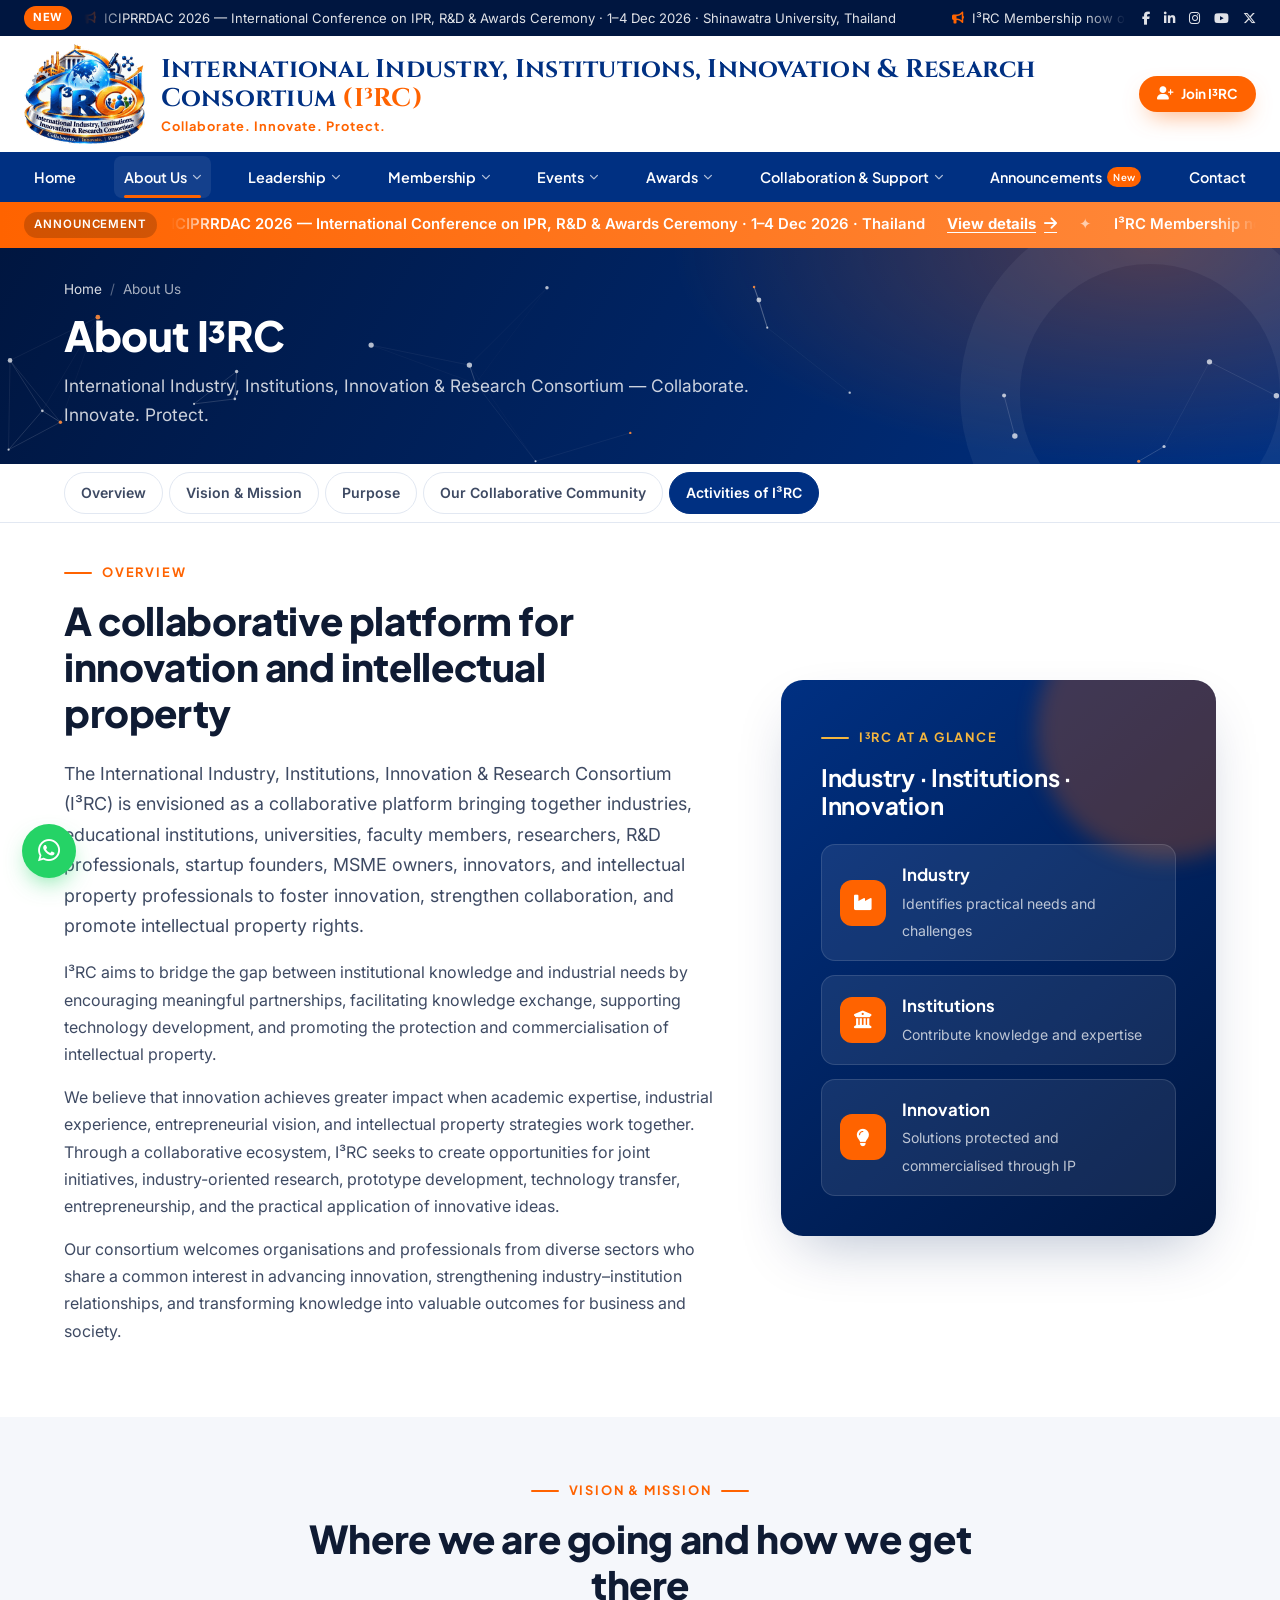
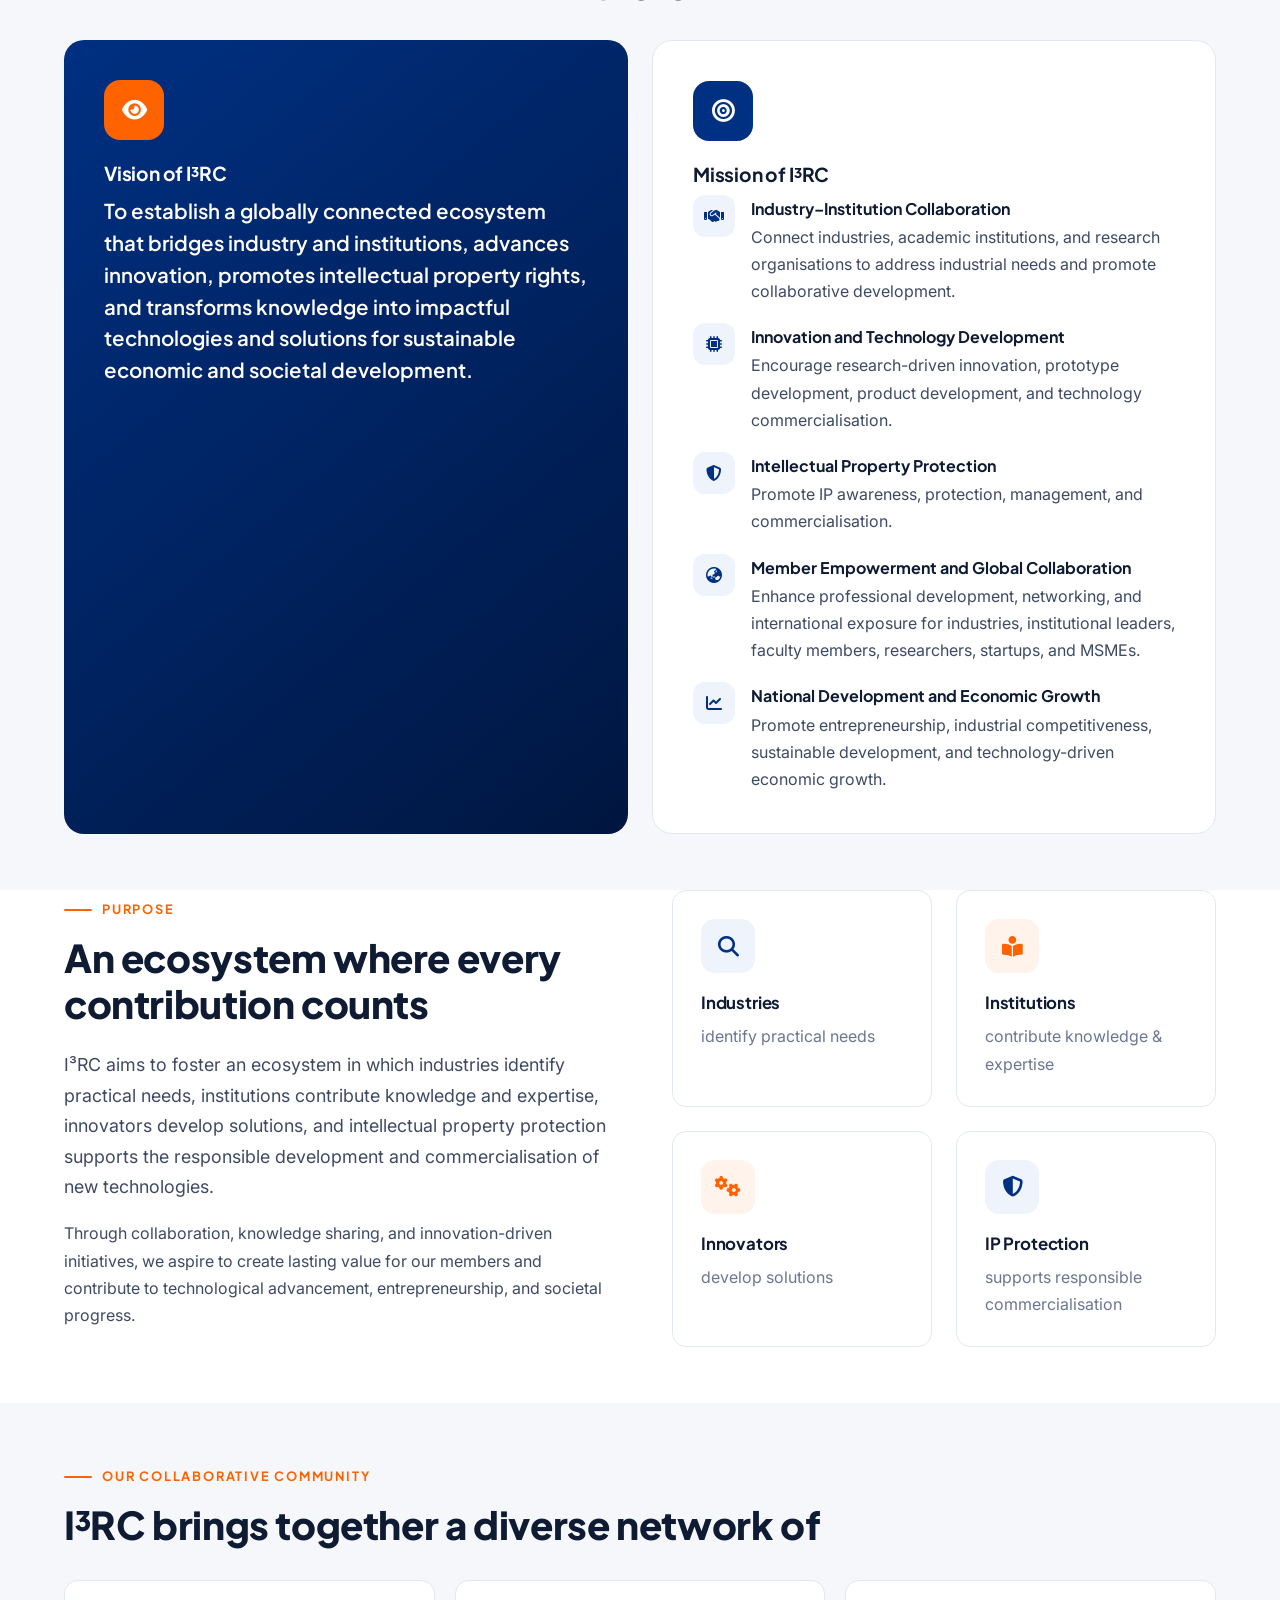
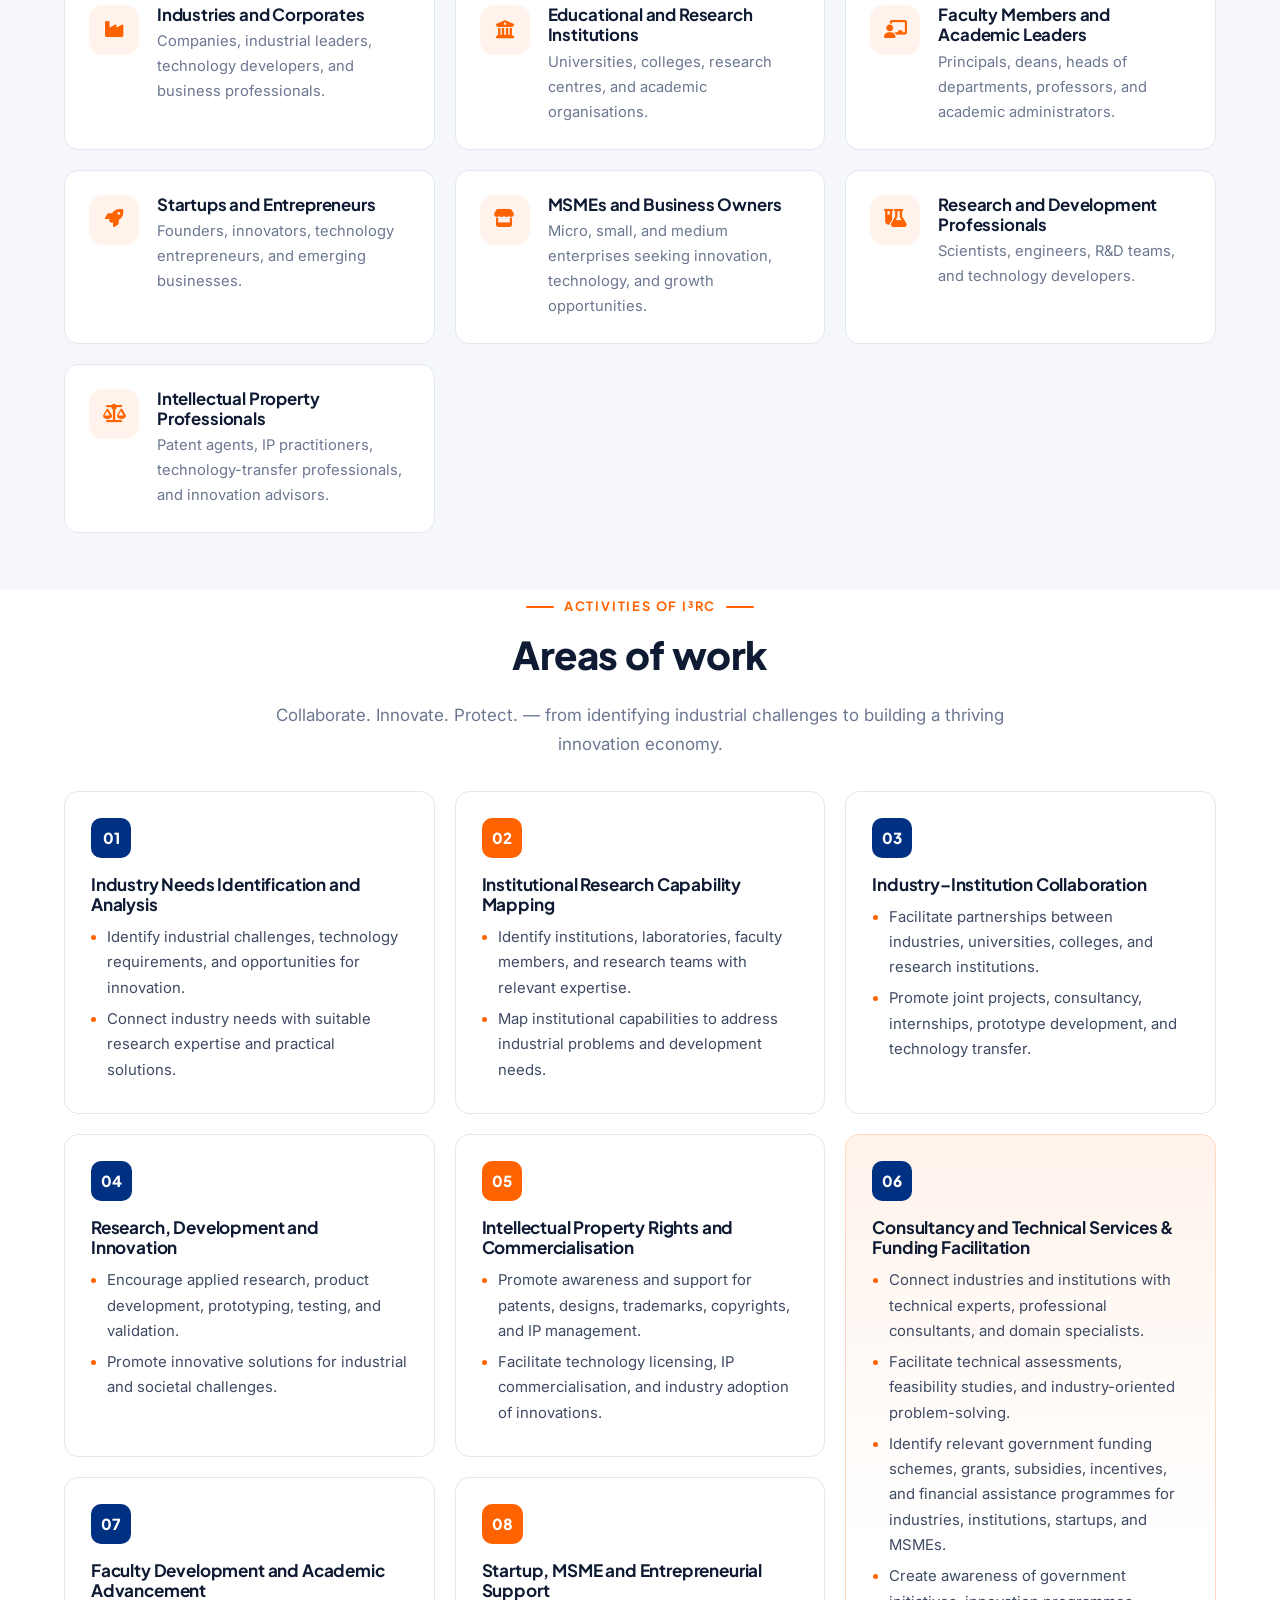
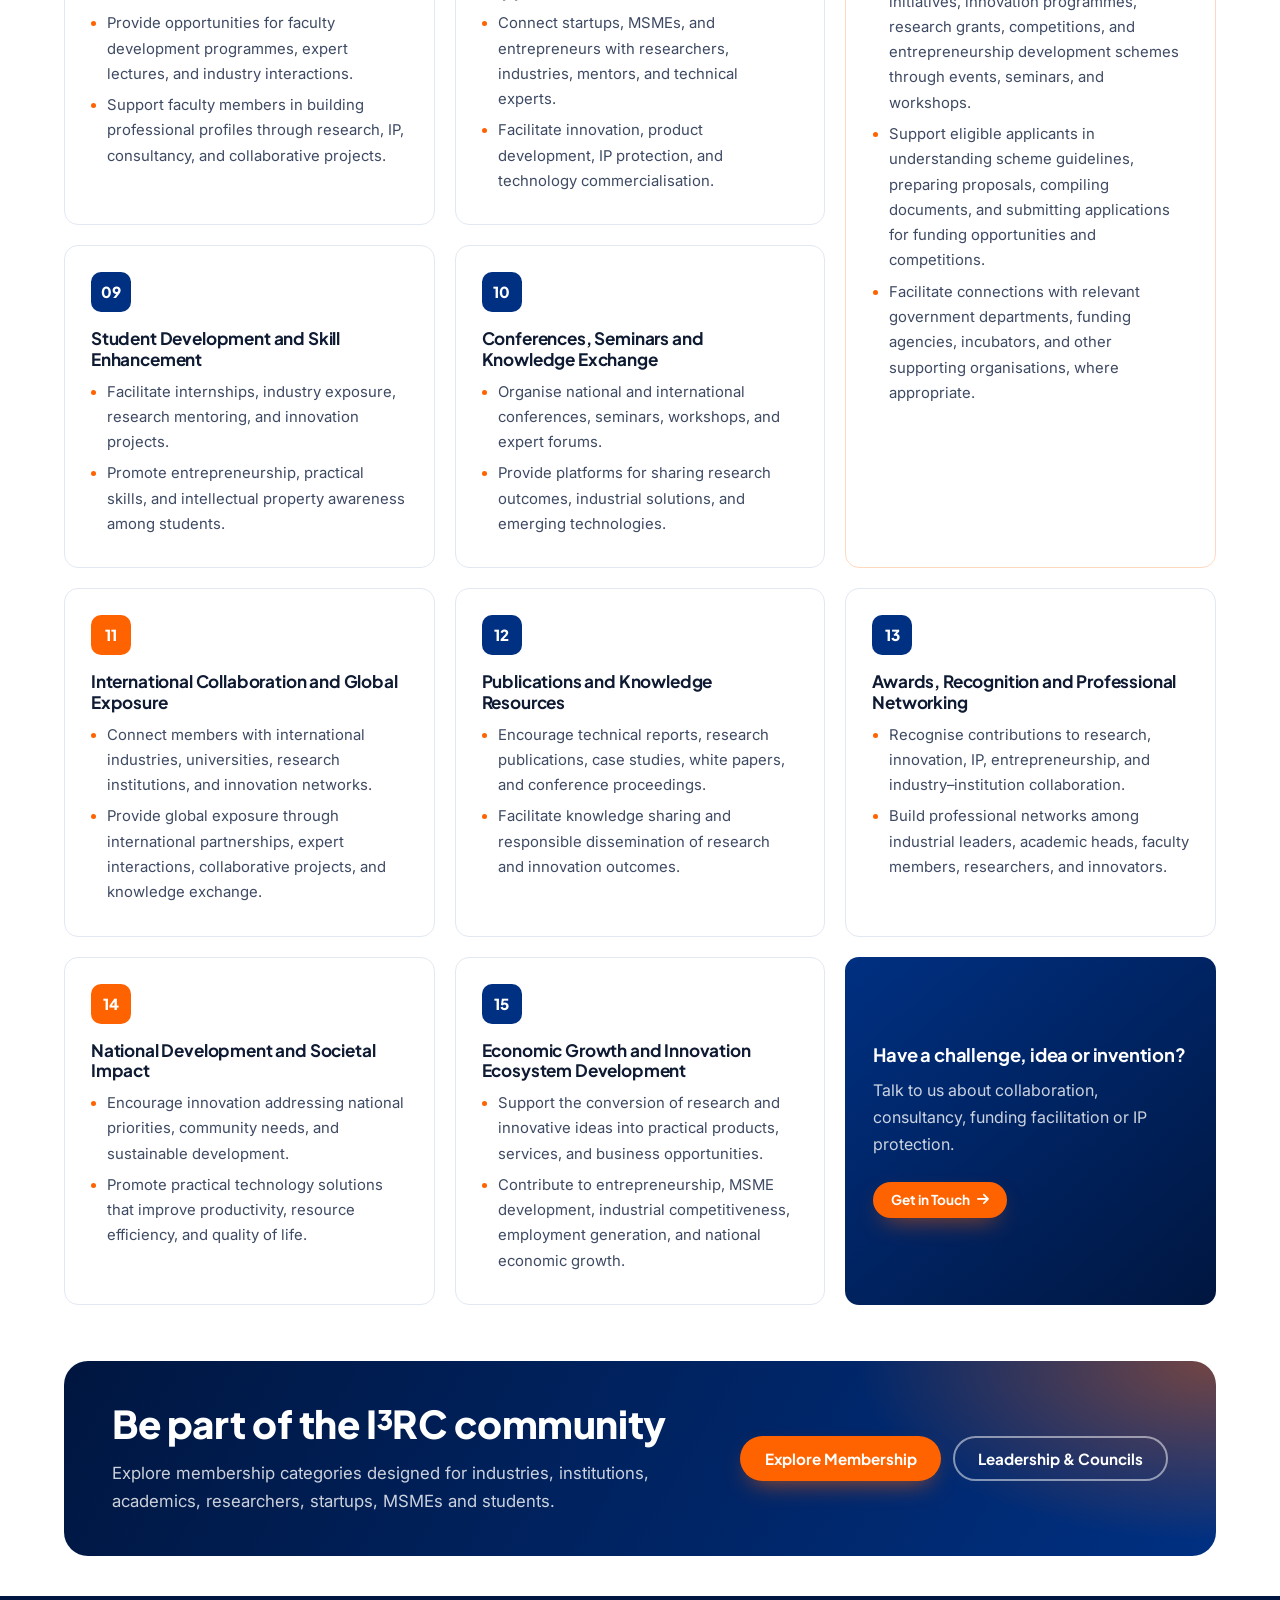
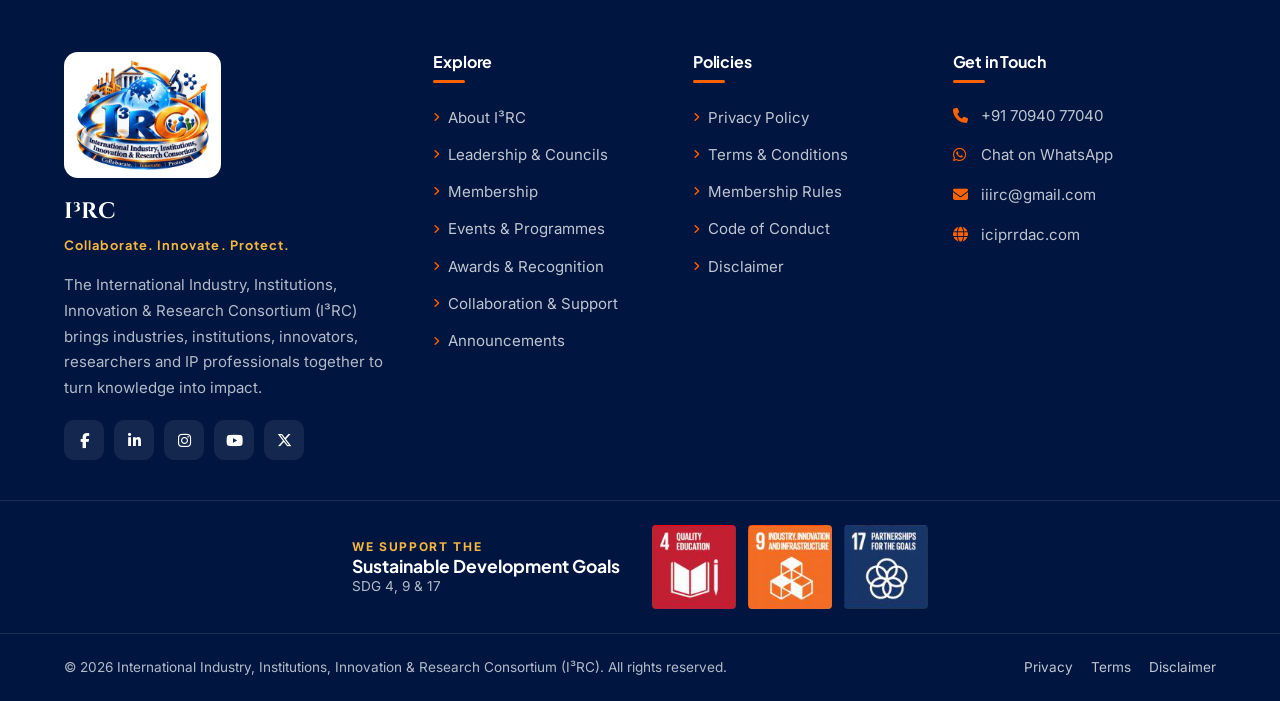
==== commit e9b3ce20: "Apply second round of website comments - Show the orange announcement strip below the menu on every " ====
--- a/about.html
+++ b/about.html
@@ -9,7 +9,7 @@
   <link rel="icon" type="image/png" href="assets/img/favicon.png">
   <link rel="preconnect" href="https://fonts.googleapis.com">
   <link rel="preconnect" href="https://fonts.gstatic.com" crossorigin>
-  <link href="https://fonts.googleapis.com/css2?family=Inter:wght@400;500;600;700&family=Plus+Jakarta+Sans:wght@600;700;800&display=swap" rel="stylesheet">
+  <link href="https://fonts.googleapis.com/css2?family=Cinzel:wght@600;700&family=Inter:wght@400;500;600;700&family=Plus+Jakarta+Sans:wght@600;700;800&display=swap" rel="stylesheet">
   <link rel="stylesheet" href="https://cdnjs.cloudflare.com/ajax/libs/font-awesome/6.5.1/css/all.min.css">
   <link rel="stylesheet" href="assets/css/style.css">
   <script src="assets/js/main.js" defer></script>
@@ -133,7 +133,7 @@
       <div class="container">
         <div class="section-head center reveal">
           <span class="eyebrow">Activities of I³RC</span>
-          <h2>Fifteen areas of work</h2>
+          <h2>Areas of work</h2>
           <p>Collaborate. Innovate. Protect. — from identifying industrial challenges to building a thriving innovation economy.</p>
         </div>
         <div class="activity-grid">
--- a/assets/css/style.css
+++ b/assets/css/style.css
@@ -28,6 +28,7 @@
 
   --font-head: "Plus Jakarta Sans", system-ui, -apple-system, "Segoe UI", sans-serif;
   --font-body: "Inter", system-ui, -apple-system, "Segoe UI", sans-serif;
+  --font-brand: "Cinzel", Georgia, "Times New Roman", serif;
 
   --container: 1200px;
   --header-h: 50px;
@@ -112,9 +113,9 @@
 .brandbar { background: #fff; position: relative; z-index: 101; }
 .brandbar .container { max-width: 1440px; display: flex; align-items: center; gap: 20px; padding-top: 8px; padding-bottom: 8px; }
 .brand { display: flex; align-items: center; gap: 16px; min-width: 0; flex: 1; }
-.brand img { height: 76px; width: auto; flex-shrink: 0; }
+.brand img { height: 100px; width: auto; flex-shrink: 0; }
 .brand-text { display: flex; flex-direction: column; line-height: 1.15; min-width: 0; }
-.brand-name { font-family: var(--font-head); font-weight: 800; font-size: clamp(1.05rem, 1.75vw, 1.6rem); letter-spacing: -.01em; color: var(--navy); }
+.brand-name { font-family: var(--font-brand); font-weight: 700; font-size: clamp(1.15rem, 2vw, 1.95rem); letter-spacing: .01em; color: var(--navy); }
 .brand-abbr { color: var(--orange); white-space: nowrap; }
 .brand-sub { font-family: var(--font-head); font-size: clamp(.8rem, 1vw, .95rem); letter-spacing: .08em; color: var(--orange); font-weight: 700; margin-top: 5px; }
 .brand-cta { flex-shrink: 0; }
@@ -176,7 +177,7 @@
   .brandbar { position: sticky; top: 0; border-bottom: 1px solid var(--line); transition: box-shadow .25s; }
   .brandbar.scrolled { box-shadow: 0 6px 24px -12px rgba(0, 32, 90, .25); }
   .brandbar .container { min-height: var(--header-h); padding-top: 6px; padding-bottom: 6px; }
-  .brand img { height: 56px; }
+  .brand img { height: 66px; }
   .brand-cta { display: none; }
   .nav-toggle { display: inline-flex; }
   .site-header { position: static; background: none; box-shadow: none !important; }
@@ -210,7 +211,7 @@
   .topbar-social { display: none; }
   .brandbar .container { gap: 12px; }
   .brand { gap: 10px; }
-  .brand img { height: 46px; }
+  .brand img { height: 54px; }
   .brand-name { font-size: .86rem; line-height: 1.2; }
   .brand-abbr { display: none; }
   .brand-sub { font-size: .66rem; letter-spacing: .04em; margin-top: 3px; }
@@ -548,24 +549,31 @@
 .declaration .check { font-size: .9rem; color: var(--ink); }
 .declaration .form-note { margin: 12px 0 0; padding-top: 12px; border-top: 1px solid rgba(0,48,130,.12); color: var(--muted); font-size: .86rem; }
 
-/* ---------- Members directory: framed photos ---------- */
-.member-gallery { display: grid; grid-template-columns: repeat(4, 1fr); gap: 26px; max-width: 1000px; margin: 0 auto; }
-@media (max-width: 1024px) { .member-gallery { grid-template-columns: repeat(3, 1fr); } }
-@media (max-width: 760px) { .member-gallery { grid-template-columns: repeat(2, 1fr); gap: 16px; } }
-.member-frame { margin: 0; text-align: center; }
+/* ---------- Members directory: category tabs + small framed photos ---------- */
+.dir-tabs { display: flex; flex-wrap: wrap; justify-content: center; gap: 8px; margin: 0 auto 30px; max-width: 1060px; }
+.dir-tabs button {
+  padding: 8px 16px; border-radius: 999px; border: 1px solid var(--line); background: #fff; cursor: pointer;
+  font-family: var(--font-head); font-weight: 600; font-size: .85rem; color: var(--body); transition: .2s;
+}
+.dir-tabs button:hover { border-color: var(--navy); color: var(--navy); }
+.dir-tabs button[aria-pressed="true"] { background: var(--navy); border-color: var(--navy); color: #fff; }
+.dir-empty { max-width: 560px; margin: 0 auto; padding: 32px 24px; }
+.member-gallery { display: flex; flex-wrap: wrap; justify-content: center; gap: 24px 18px; max-width: 1060px; margin: 0 auto; }
+.member-frame { margin: 0; text-align: center; width: 150px; }
+@media (max-width: 560px) { .member-gallery { gap: 18px 12px; } .member-frame { width: calc(50% - 6px); max-width: 150px; } }
 .member-frame .frame {
-  position: relative; padding: 10px; border-radius: 6px;
+  position: relative; padding: 6px; border-radius: 5px; max-width: 150px; margin: 0 auto;
   background: linear-gradient(140deg, #f7d47a, var(--gold) 30%, #b9821f 55%, #f4c860 80%, #a8741a);
   box-shadow: 0 18px 34px -18px rgba(0, 22, 64, .55), inset 0 0 0 1px rgba(255,255,255,.4);
   transition: transform .3s;
 }
-.member-frame .frame::before { content: ""; position: absolute; inset: 6px; border: 2px solid var(--navy); border-radius: 3px; pointer-events: none; z-index: 1; }
-.member-frame:hover .frame { transform: translateY(-4px) rotate(-.6deg); }
+.member-frame .frame::before { content: ""; position: absolute; inset: 4px; border: 1.5px solid var(--navy); border-radius: 3px; pointer-events: none; z-index: 1; }
+.member-frame:hover .frame { transform: translateY(-3px) rotate(-.6deg); }
 .member-frame img { width: 100%; aspect-ratio: 4 / 5; object-fit: cover; border-radius: 2px; background: var(--navy-50); }
-.member-frame figcaption { margin-top: 14px; line-height: 1.35; }
-.member-frame figcaption strong { display: block; font-family: var(--font-head); color: var(--ink); }
-.member-frame figcaption span { font-size: .85rem; color: var(--muted); }
-.member-frame figcaption .chip { margin-top: 6px; font-size: .75rem; padding: 4px 10px; }
+.member-frame figcaption { margin-top: 10px; line-height: 1.3; display: flex; flex-direction: column; align-items: center; gap: 2px; }
+.member-frame figcaption strong { font-family: var(--font-head); color: var(--ink); font-size: .92rem; }
+.member-frame figcaption span { font-size: .8rem; color: var(--muted); }
+.member-frame figcaption .chip { margin-top: 5px; font-size: .7rem; padding: 3px 9px; line-height: 1.3; }
 
 /* ---------- Contact ---------- */
 .contact-info { display: grid; gap: 16px; }
@@ -586,7 +594,7 @@
 .cta-band .actions { display: flex; gap: 12px; flex-wrap: wrap; }
 @media (max-width: 860px) { .cta-band { grid-template-columns: 1fr; padding: 40px 28px; } }
 
-/* ---------- Announcement banner (home) ---------- */
+/* ---------- Announcement banner (below the menu on every page) ---------- */
 .announce-strip { background: linear-gradient(90deg, var(--orange), #ff8a3d); color: #fff; }
 .announce-strip .container { max-width: 1440px; display: flex; align-items: center; gap: 14px; padding-top: 10px; padding-bottom: 10px; font-size: .93rem; font-weight: 600; }
 .announce-strip .pill { flex-shrink: 0; }
@@ -718,6 +726,15 @@
 .social { display: flex; gap: 10px; flex-wrap: wrap; }
 .social a { width: 40px; height: 40px; border-radius: 10px; display: grid; place-items: center; background: rgba(255,255,255,.08); color: #fff; transition: .2s; }
 .social a:hover { background: var(--orange); color: #fff; transform: translateY(-3px); }
+.footer-sdg { border-top: 1px solid rgba(255,255,255,.1); padding: 24px 0; }
+.footer-sdg .container { display: flex; align-items: center; justify-content: center; gap: 20px 32px; flex-wrap: wrap; }
+.sdg-text { display: flex; flex-direction: column; line-height: 1.3; }
+.sdg-text .sdg-label { font-size: .75rem; letter-spacing: .14em; text-transform: uppercase; color: var(--gold); font-weight: 700; }
+.sdg-text strong { color: #fff; font-family: var(--font-head); font-size: 1.1rem; }
+.sdg-text span:last-child { font-size: .85rem; }
+.sdg-tiles { display: flex; gap: 12px; list-style: none; margin: 0; padding: 0; }
+.sdg-tiles img { width: 84px; height: 84px; border-radius: 4px; }
+@media (max-width: 560px) { .footer-sdg .container { flex-direction: column; text-align: center; } .sdg-tiles img { width: 76px; height: 76px; } }
 .footer-bottom { border-top: 1px solid rgba(255,255,255,.1); padding: 22px 0; font-size: .85rem; }
 .footer-bottom .container { display: flex; justify-content: space-between; gap: 16px; flex-wrap: wrap; }
 .footer-bottom nav { display: flex; gap: 18px; flex-wrap: wrap; }
